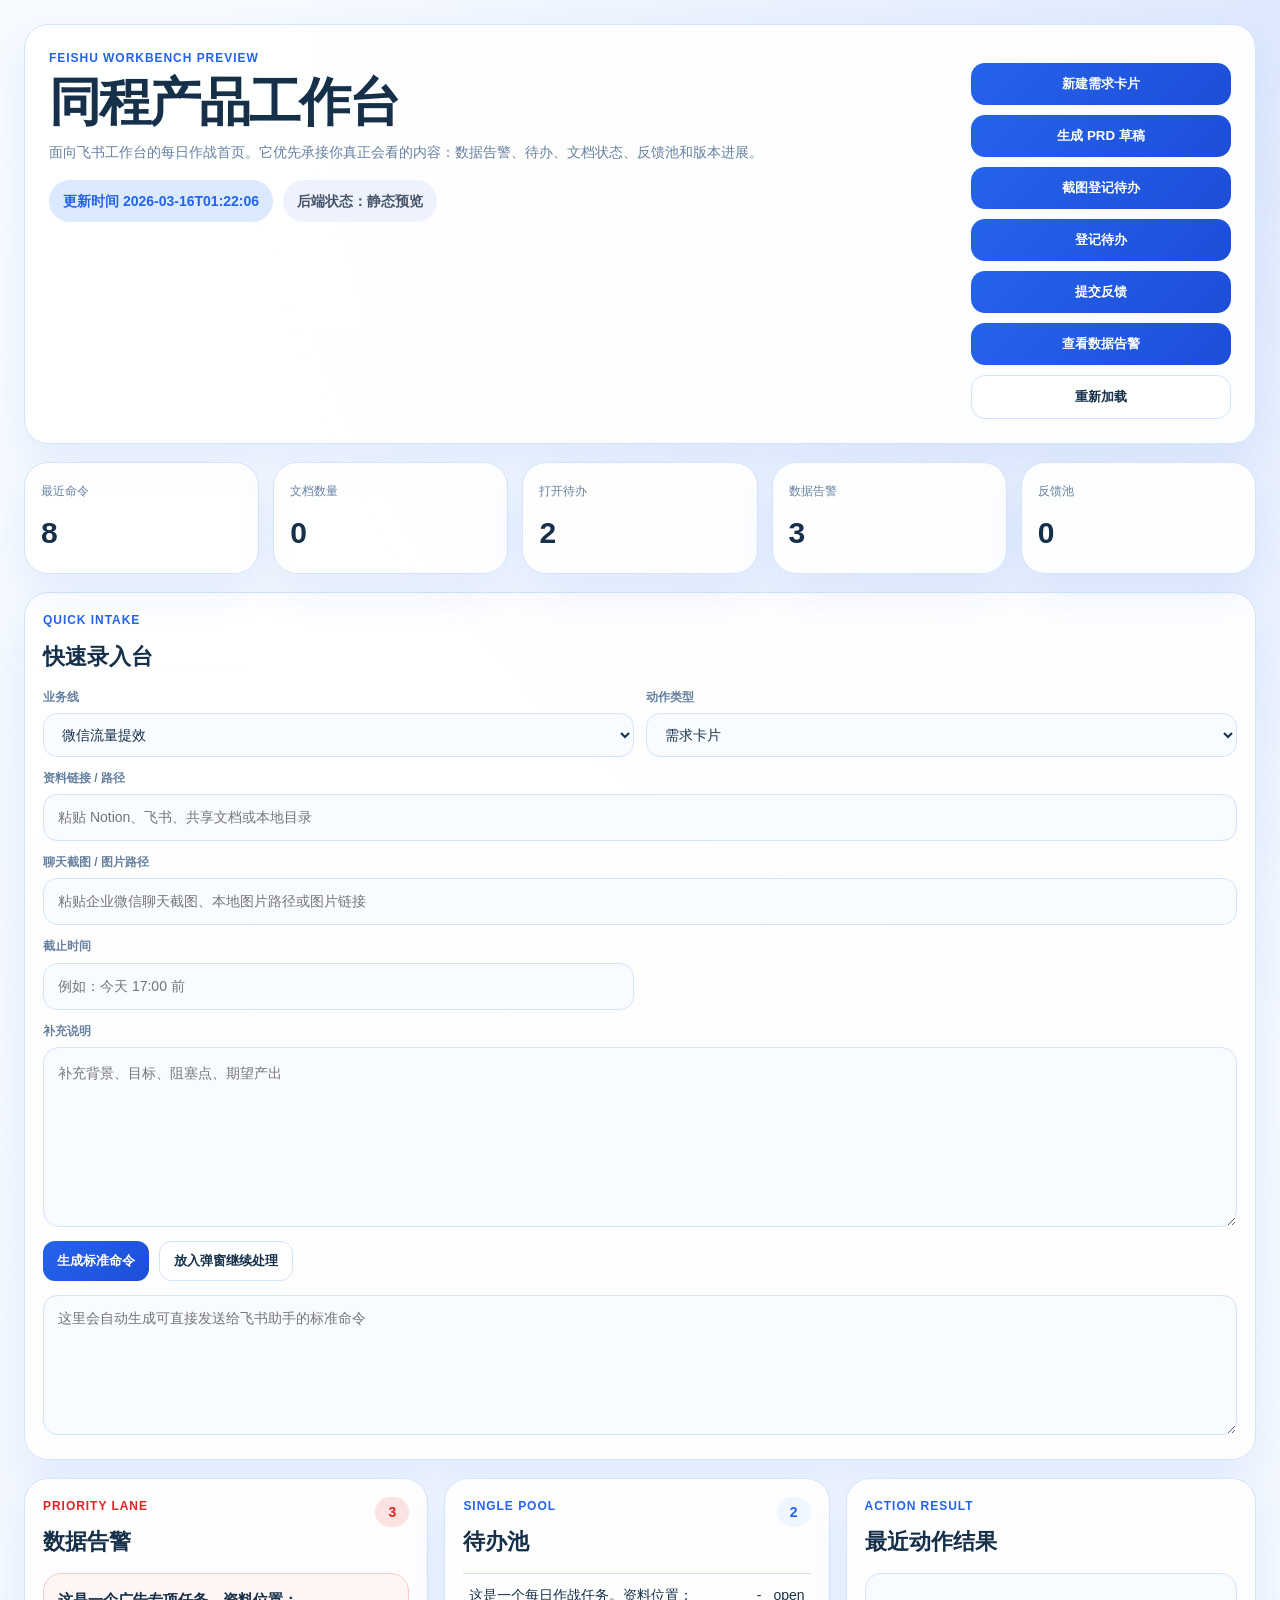
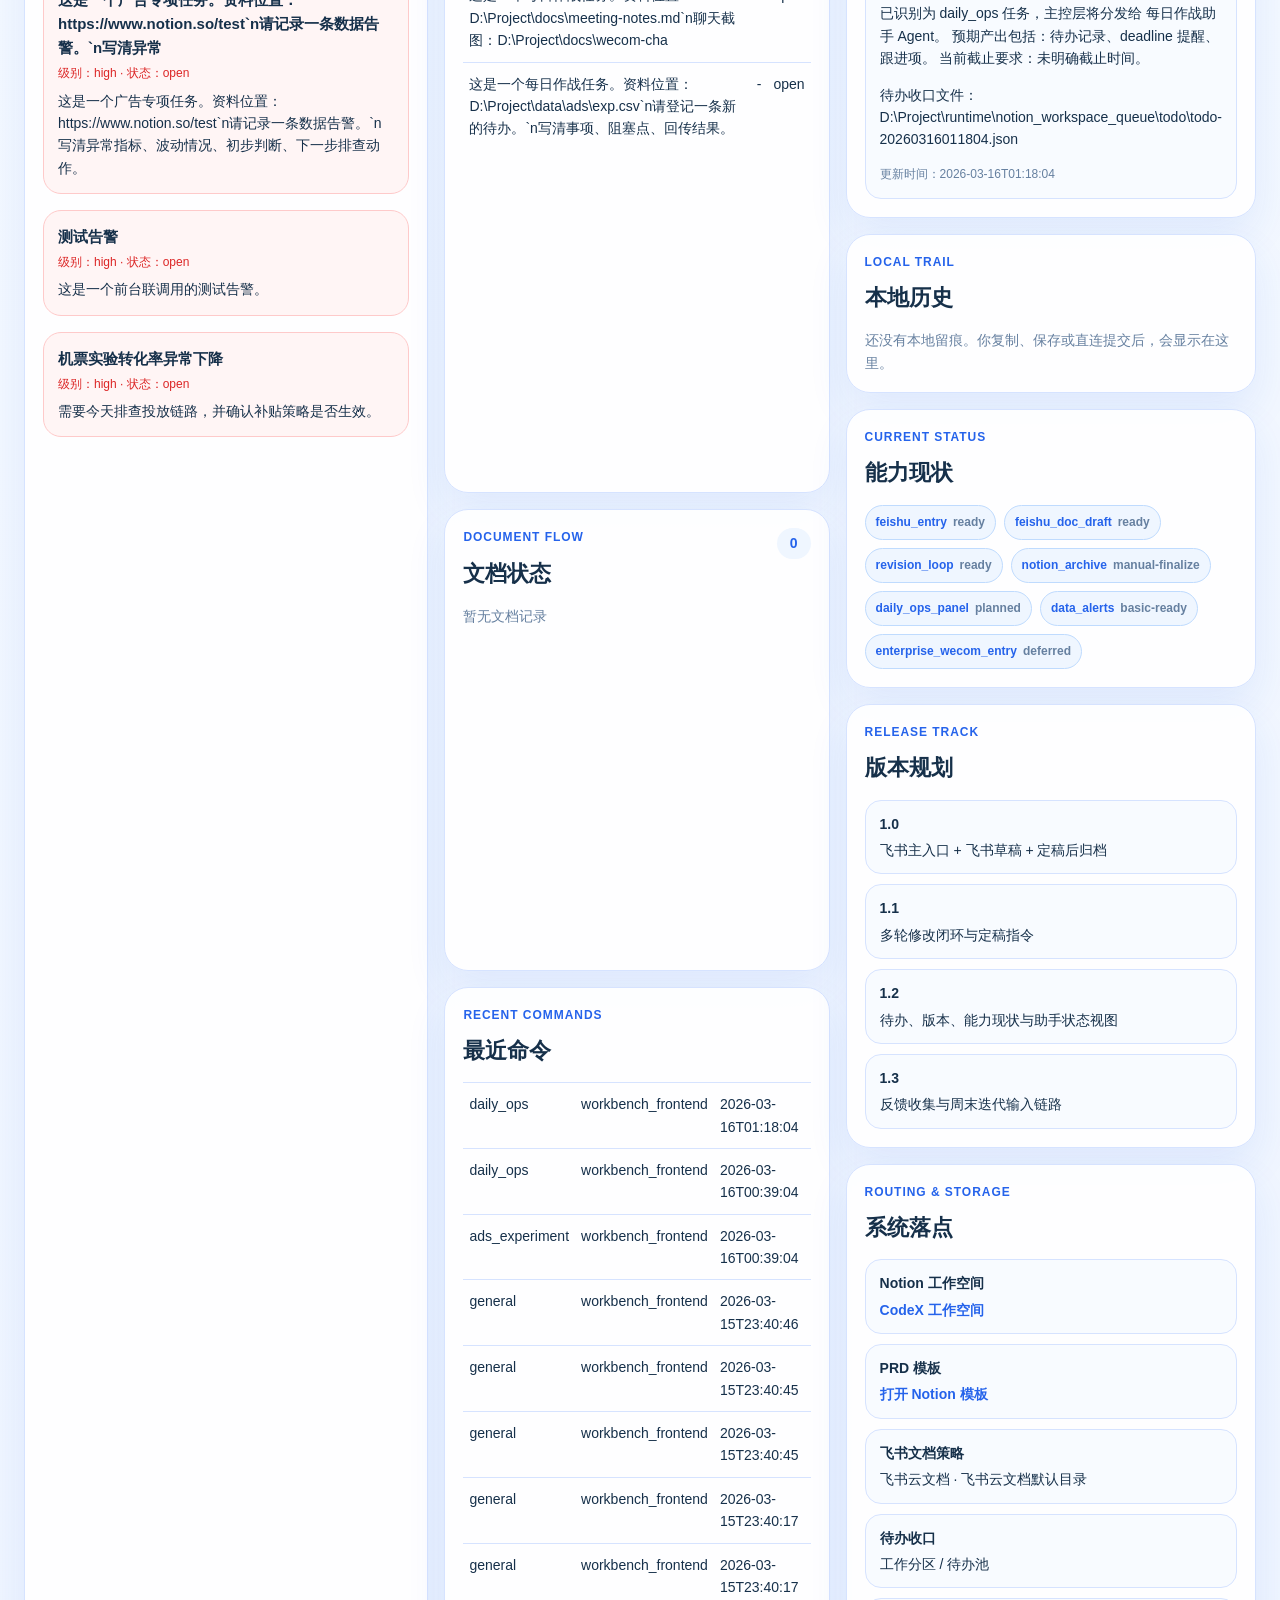
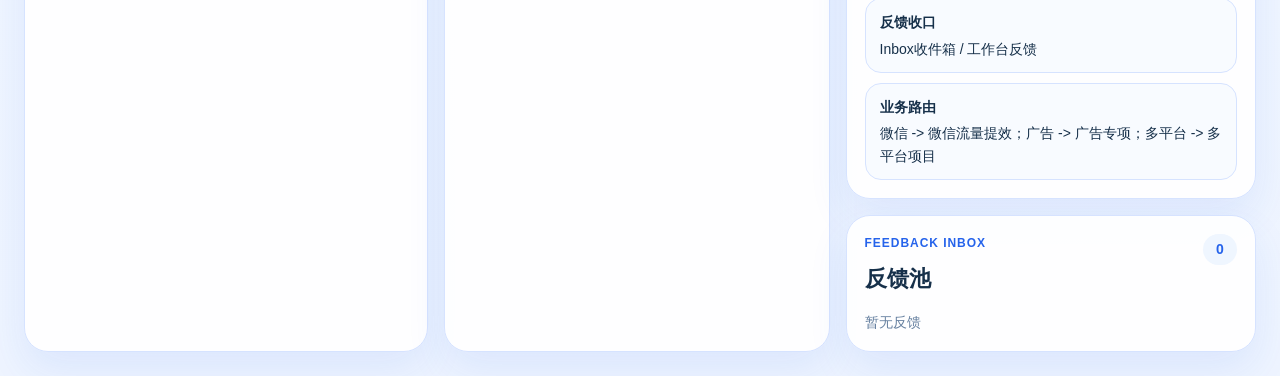
==== 09_feishu_frontend/index.html @ 5eb09086 "feat: extend workbench doc and screenshot actions" ====
<!doctype html>
<html lang="zh-CN">
<head>
  <meta charset="utf-8">
  <meta name="viewport" content="width=device-width, initial-scale=1">
  <meta http-equiv="Cache-Control" content="no-store, no-cache, must-revalidate">
  <meta http-equiv="Pragma" content="no-cache">
  <meta http-equiv="Expires" content="0">
  <title>同程产品工作台 | 飞书前台</title>
  <link rel="stylesheet" href="./styles.css?v=__ASSET_VERSION__">
</head>
<body>
  <div class="app-shell">
    <header class="hero">
      <div>
        <p class="eyebrow">Feishu Workbench Preview</p>
        <h1>同程产品工作台</h1>
        <p class="hero-copy">
          面向飞书工作台的每日作战首页。它优先承接你真正会看的内容：数据告警、待办、文档状态、反馈池和版本进展。
        </p>
        <div class="status-row">
          <div class="hero-pill" id="updatedAt">更新时间 -</div>
          <div class="pill neutral" id="apiStatus">后端状态：检测中</div>
        </div>
      </div>
      <div class="hero-side">
        <div class="quick-actions">
          <button type="button" id="btnNewCard">新建需求卡片</button>
          <button type="button" id="btnNewPrd">生成 PRD 草稿</button>
          <button type="button" id="btnTodoFromShot">截图登记待办</button>
          <button type="button" id="btnNewTodo">登记待办</button>
          <button type="button" id="btnNewFeedback">提交反馈</button>
          <button type="button" id="btnViewAlerts">查看数据告警</button>
          <button type="button" class="ghost" id="btnReload">重新加载</button>
        </div>
      </div>
    </header>

    <section class="metrics" id="metrics"></section>

    <section class="panel composer-panel" id="composerSection">
      <div class="panel-head">
        <div>
          <p class="panel-kicker">Quick Intake</p>
          <h2>快速录入台</h2>
        </div>
      </div>
      <div class="composer-grid">
        <label class="field">
          <span>业务线</span>
          <select id="composerLane">
            <option value="wechat_growth">微信流量提效</option>
            <option value="ads_experiment">广告专项</option>
            <option value="platform_integration">多平台项目</option>
            <option value="daily_ops">每日作战</option>
            <option value="general">通用事项</option>
          </select>
        </label>
        <label class="field">
          <span>动作类型</span>
          <select id="composerAction">
            <option value="requirement_card">需求卡片</option>
            <option value="prd_draft">PRD 草稿</option>
            <option value="analysis">分析/方案</option>
            <option value="todo">待办</option>
            <option value="feedback">反馈</option>
            <option value="alert">数据告警</option>
            <option value="finalize">确定定稿</option>
          </select>
        </label>
        <label class="field field-wide">
          <span>资料链接 / 路径</span>
          <input id="composerLink" type="text" placeholder="粘贴 Notion、飞书、共享文档或本地目录">
        </label>
        <label class="field field-wide">
          <span>聊天截图 / 图片路径</span>
          <input id="composerScreenshot" type="text" placeholder="粘贴企业微信聊天截图、本地图片路径或图片链接">
        </label>
        <label class="field">
          <span>截止时间</span>
          <input id="composerDeadline" type="text" placeholder="例如：今天 17:00 前">
        </label>
        <label class="field field-wide">
          <span>补充说明</span>
          <textarea id="composerNotes" placeholder="补充背景、目标、阻塞点、期望产出"></textarea>
        </label>
      </div>
      <div class="composer-actions">
        <button type="button" id="btnGenerateCommand">生成标准命令</button>
        <button type="button" class="ghost" id="btnUseGenerated">放入弹窗继续处理</button>
      </div>
      <textarea id="composerOutput" class="composer-output" readonly placeholder="这里会自动生成可直接发送给飞书助手的标准命令"></textarea>
    </section>

    <main class="layout">
      <section class="panel alert-panel" id="alertSection">
        <div class="panel-head">
          <div>
            <p class="panel-kicker danger">Priority Lane</p>
            <h2>数据告警</h2>
          </div>
          <span class="badge danger" id="alertCount">0</span>
        </div>
        <div id="alertList" class="stack"></div>
      </section>

      <section class="column">
        <section class="panel" id="todoSection">
          <div class="panel-head">
            <div>
              <p class="panel-kicker">Single Pool</p>
              <h2>待办池</h2>
            </div>
            <span class="badge" id="todoCount">0</span>
          </div>
          <div id="todoList" class="table-wrap"></div>
        </section>

        <section class="panel" id="docSection">
          <div class="panel-head">
            <div>
              <p class="panel-kicker">Document Flow</p>
              <h2>文档状态</h2>
            </div>
            <span class="badge" id="docCount">0</span>
          </div>
          <div id="docList" class="table-wrap"></div>
        </section>

        <section class="panel">
          <div class="panel-head">
            <div>
              <p class="panel-kicker">Recent Commands</p>
              <h2>最近命令</h2>
            </div>
          </div>
          <div id="commandList" class="table-wrap"></div>
        </section>
      </section>

      <section class="column">
        <section class="panel" id="resultSection">
          <div class="panel-head">
            <div>
              <p class="panel-kicker">Action Result</p>
              <h2>最近动作结果</h2>
            </div>
          </div>
          <div id="resultBox" class="result-box empty">还没有执行记录。</div>
        </section>

        <section class="panel" id="localHistorySection">
          <div class="panel-head">
            <div>
              <p class="panel-kicker">Local Trail</p>
              <h2>本地历史</h2>
            </div>
          </div>
          <div id="localHistoryList" class="stack compact"></div>
        </section>

        <section class="panel">
          <div class="panel-head">
            <div>
              <p class="panel-kicker">Current Status</p>
              <h2>能力现状</h2>
            </div>
          </div>
          <div id="capabilityList" class="chip-wrap"></div>
        </section>

        <section class="panel">
          <div class="panel-head">
            <div>
              <p class="panel-kicker">Release Track</p>
              <h2>版本规划</h2>
            </div>
          </div>
          <div id="releaseList" class="stack compact"></div>
        </section>

        <section class="panel" id="configSection">
          <div class="panel-head">
            <div>
              <p class="panel-kicker">Routing & Storage</p>
              <h2>系统落点</h2>
            </div>
          </div>
          <div id="configList" class="stack compact"></div>
        </section>

        <section class="panel" id="feedbackSection">
          <div class="panel-head">
            <div>
              <p class="panel-kicker">Feedback Inbox</p>
              <h2>反馈池</h2>
            </div>
            <span class="badge" id="feedbackCount">0</span>
          </div>
          <div id="feedbackList" class="table-wrap"></div>
        </section>
      </section>
    </main>
  </div>

  <div class="modal hidden" id="commandModal" role="dialog" aria-modal="true" aria-labelledby="modalTitle">
    <div class="modal-card">
      <div class="modal-head">
        <div>
          <p class="panel-kicker">Command Template</p>
          <h2 id="modalTitle">命令模板</h2>
        </div>
        <button type="button" class="icon-btn" id="btnCloseModal" aria-label="关闭">×</button>
      </div>
      <p class="modal-copy" id="modalHint">
        复制下面这条命令，直接发给飞书里的工作助手。
      </p>
      <textarea id="commandText"></textarea>
      <div class="modal-actions">
        <button type="button" id="btnSubmitCommand">直接提交到主控</button>
        <button type="button" class="ghost" id="btnSaveLocal">保存到本地历史</button>
        <button type="button" class="ghost" id="btnCopyCommand">复制命令</button>
        <button type="button" class="ghost" id="btnDismissModal">我知道了</button>
      </div>
    </div>
  </div>

  <div class="toast hidden" id="toast"></div>

  <script src="./app.js?v=__ASSET_VERSION__"></script>
</body>
</html>
---- 09_feishu_frontend/styles.css ----
:root {
  --bg: #eef4ff;
  --card: rgba(255, 255, 255, 0.92);
  --line: #d6e3ff;
  --text: #16304a;
  --muted: #6680a0;
  --brand: #2563eb;
  --brand-soft: #dbeafe;
  --ok: #16a34a;
  --warn: #d97706;
  --danger: #dc2626;
  --shadow: 0 18px 40px rgba(37, 99, 235, 0.09);
}

* {
  box-sizing: border-box;
}

body {
  margin: 0;
  color: var(--text);
  font: 14px/1.6 "Segoe UI", "PingFang SC", "Microsoft YaHei", sans-serif;
  background:
    radial-gradient(circle at top right, rgba(37, 99, 235, 0.12), transparent 28%),
    linear-gradient(180deg, #f7fbff 0%, var(--bg) 100%);
}

.app-shell {
  max-width: 1480px;
  margin: 0 auto;
  padding: 24px;
}

.hero,
.panel,
.metric {
  background: var(--card);
  border: 1px solid var(--line);
  border-radius: 24px;
  box-shadow: var(--shadow);
}

.hero {
  padding: 24px;
  display: flex;
  justify-content: space-between;
  gap: 24px;
  align-items: flex-start;
}

.eyebrow,
.panel-kicker {
  margin: 0 0 8px;
  font-size: 12px;
  font-weight: 700;
  text-transform: uppercase;
  letter-spacing: 0.08em;
  color: var(--brand);
}

.panel-kicker.danger {
  color: var(--danger);
}

h1,
h2 {
  margin: 0;
}

h1 {
  font-size: clamp(30px, 5vw, 52px);
  line-height: 1.02;
  letter-spacing: -0.04em;
}

h2 {
  font-size: 22px;
}

.hero-copy {
  max-width: 760px;
  margin: 12px 0 0;
  color: var(--muted);
}

.hero-side {
  min-width: 260px;
}

.hero-pill {
  padding: 10px 14px;
  border-radius: 999px;
  background: var(--brand-soft);
  color: var(--brand);
  font-weight: 600;
  text-align: center;
}

.status-row {
  display: flex;
  gap: 10px;
  flex-wrap: wrap;
  margin-top: 16px;
}

.pill {
  padding: 10px 14px;
  border-radius: 999px;
  font-weight: 600;
  text-align: center;
}

.pill.success {
  background: #dcfce7;
  color: var(--ok);
}

.pill.neutral {
  background: #eef2ff;
  color: #475569;
}

.quick-actions {
  display: grid;
  gap: 10px;
  margin-top: 14px;
}

.quick-actions button {
  border: 0;
  border-radius: 14px;
  padding: 12px 14px;
  background: linear-gradient(135deg, #2563eb, #1d4ed8);
  color: #fff;
  font-weight: 700;
  cursor: pointer;
}

.quick-actions button.ghost,
.modal-actions button.ghost,
.icon-btn {
  background: #fff;
  color: var(--text);
  border: 1px solid var(--line);
}

.metrics {
  display: grid;
  gap: 14px;
  grid-template-columns: repeat(auto-fit, minmax(180px, 1fr));
  margin: 18px 0;
}

.composer-panel {
  margin-bottom: 18px;
}

.composer-grid {
  display: grid;
  grid-template-columns: repeat(2, minmax(0, 1fr));
  gap: 12px;
}

.field {
  display: grid;
  gap: 6px;
}

.field span {
  font-size: 12px;
  font-weight: 700;
  color: var(--muted);
}

.field input,
.field select,
.composer-output {
  width: 100%;
  padding: 12px 14px;
  border-radius: 14px;
  border: 1px solid var(--line);
  background: #f8fbff;
  color: var(--text);
  font: 14px/1.5 "Segoe UI", "PingFang SC", "Microsoft YaHei", sans-serif;
}

.field-wide {
  grid-column: 1 / -1;
}

.composer-actions {
  display: flex;
  gap: 10px;
  margin-top: 14px;
}

.composer-actions button {
  border: 0;
  border-radius: 12px;
  padding: 10px 14px;
  background: linear-gradient(135deg, #2563eb, #1d4ed8);
  color: #fff;
  font-weight: 700;
  cursor: pointer;
}

.composer-actions .ghost {
  background: #fff;
  color: var(--text);
  border: 1px solid var(--line);
}

.composer-output {
  margin-top: 14px;
  min-height: 140px;
  resize: vertical;
}

.metric {
  padding: 16px;
}

.metric-label {
  color: var(--muted);
  font-size: 12px;
}

.metric-value {
  display: block;
  margin-top: 8px;
  font-size: 30px;
  font-weight: 800;
}

.layout {
  display: grid;
  gap: 16px;
  grid-template-columns: 1.05fr 1fr 1fr;
}

.column,
.stack {
  display: grid;
  gap: 16px;
}

.stack.compact {
  gap: 10px;
}

.panel {
  padding: 18px;
}

.panel-head {
  display: flex;
  justify-content: space-between;
  gap: 14px;
  align-items: flex-start;
  margin-bottom: 14px;
}

.badge {
  min-width: 34px;
  padding: 4px 10px;
  border-radius: 999px;
  background: #eff6ff;
  color: var(--brand);
  text-align: center;
  font-weight: 700;
}

.badge.danger {
  background: #fee2e2;
  color: var(--danger);
}

.alert-card {
  padding: 14px;
  border-radius: 18px;
  border: 1px solid #fecaca;
  background: #fff5f5;
}

.alert-card strong {
  display: block;
  font-size: 15px;
  margin-bottom: 4px;
}

.alert-meta {
  color: var(--danger);
  font-size: 12px;
  margin-bottom: 6px;
}

.release-card {
  padding: 12px 14px;
  border-radius: 16px;
  background: #f8fbff;
  border: 1px solid var(--line);
}

.release-card strong {
  display: block;
  margin-bottom: 4px;
}

.result-box {
  border-radius: 16px;
  padding: 14px;
  background: #f8fbff;
  border: 1px solid var(--line);
}

.result-box.empty {
  color: var(--muted);
}

.result-meta {
  margin-bottom: 0;
  color: var(--muted);
  font-size: 12px;
}

.warn-text {
  color: var(--warn);
}

.error-text {
  color: var(--danger);
}

.history-card {
  padding: 12px 14px;
  border-radius: 16px;
  background: #f8fbff;
  border: 1px solid var(--line);
}

.doc-card {
  background: linear-gradient(180deg, #fbfdff 0%, #f5f9ff 100%);
}

.history-head,
.history-actions {
  display: flex;
  align-items: center;
  justify-content: space-between;
  gap: 10px;
}

.history-card p {
  margin: 10px 0 8px;
}

.history-meta {
  color: var(--muted);
  font-size: 12px;
  word-break: break-all;
}

.small {
  padding: 8px 10px;
  font-size: 12px;
  border-radius: 10px;
}

.link-button {
  display: inline-flex;
  align-items: center;
  justify-content: center;
  text-decoration: none;
}

.chip-wrap {
  display: flex;
  flex-wrap: wrap;
  gap: 8px;
}

.chip {
  display: inline-flex;
  gap: 6px;
  align-items: center;
  padding: 7px 10px;
  border-radius: 999px;
  background: #eff6ff;
  border: 1px solid #bfdbfe;
  color: var(--brand);
  font-size: 12px;
  font-weight: 600;
}

.chip strong {
  font-weight: 700;
}

.chip span {
  color: var(--muted);
}

table {
  width: 100%;
  border-collapse: collapse;
}

td {
  border-top: 1px solid var(--line);
  padding: 10px 6px;
  vertical-align: top;
}

.empty {
  margin: 0;
  color: var(--muted);
}

.link {
  color: var(--brand);
  word-break: break-all;
  text-decoration: none;
  font-weight: 600;
}

.link:hover {
  text-decoration: underline;
}

.modal {
  position: fixed;
  inset: 0;
  z-index: 20;
  display: flex;
  align-items: center;
  justify-content: center;
  padding: 24px;
  background: rgba(15, 23, 42, 0.38);
}

.modal-card {
  width: min(680px, 100%);
  padding: 20px;
  border-radius: 24px;
  background: #fff;
  border: 1px solid var(--line);
  box-shadow: 0 24px 60px rgba(15, 23, 42, 0.18);
}

.modal-head {
  display: flex;
  align-items: flex-start;
  justify-content: space-between;
  gap: 12px;
}

.modal-copy {
  margin: 10px 0 14px;
  color: var(--muted);
}

.icon-btn {
  width: 36px;
  height: 36px;
  border-radius: 999px;
  font-size: 20px;
  cursor: pointer;
}

textarea {
  width: 100%;
  min-height: 180px;
  resize: vertical;
  padding: 14px;
  border-radius: 16px;
  border: 1px solid var(--line);
  background: #f8fbff;
  color: var(--text);
  font: 14px/1.7 "Segoe UI", "PingFang SC", "Microsoft YaHei", sans-serif;
}

.modal-actions {
  display: flex;
  justify-content: flex-end;
  gap: 10px;
  margin-top: 14px;
}

.modal-actions button {
  border: 0;
  border-radius: 12px;
  padding: 10px 14px;
  background: linear-gradient(135deg, #2563eb, #1d4ed8);
  color: #fff;
  font-weight: 700;
  cursor: pointer;
}

.modal-actions button:disabled {
  opacity: 0.55;
  cursor: not-allowed;
}

.toast {
  position: fixed;
  left: 50%;
  bottom: 24px;
  z-index: 30;
  transform: translateX(-50%);
  padding: 10px 14px;
  border-radius: 999px;
  background: rgba(15, 23, 42, 0.9);
  color: #fff;
  box-shadow: 0 18px 40px rgba(15, 23, 42, 0.22);
}

.hidden {
  display: none;
}

@media (max-width: 1180px) {
  .layout {
    grid-template-columns: 1fr;
  }

  .hero {
    flex-direction: column;
  }

  .composer-grid {
    grid-template-columns: 1fr;
  }
}
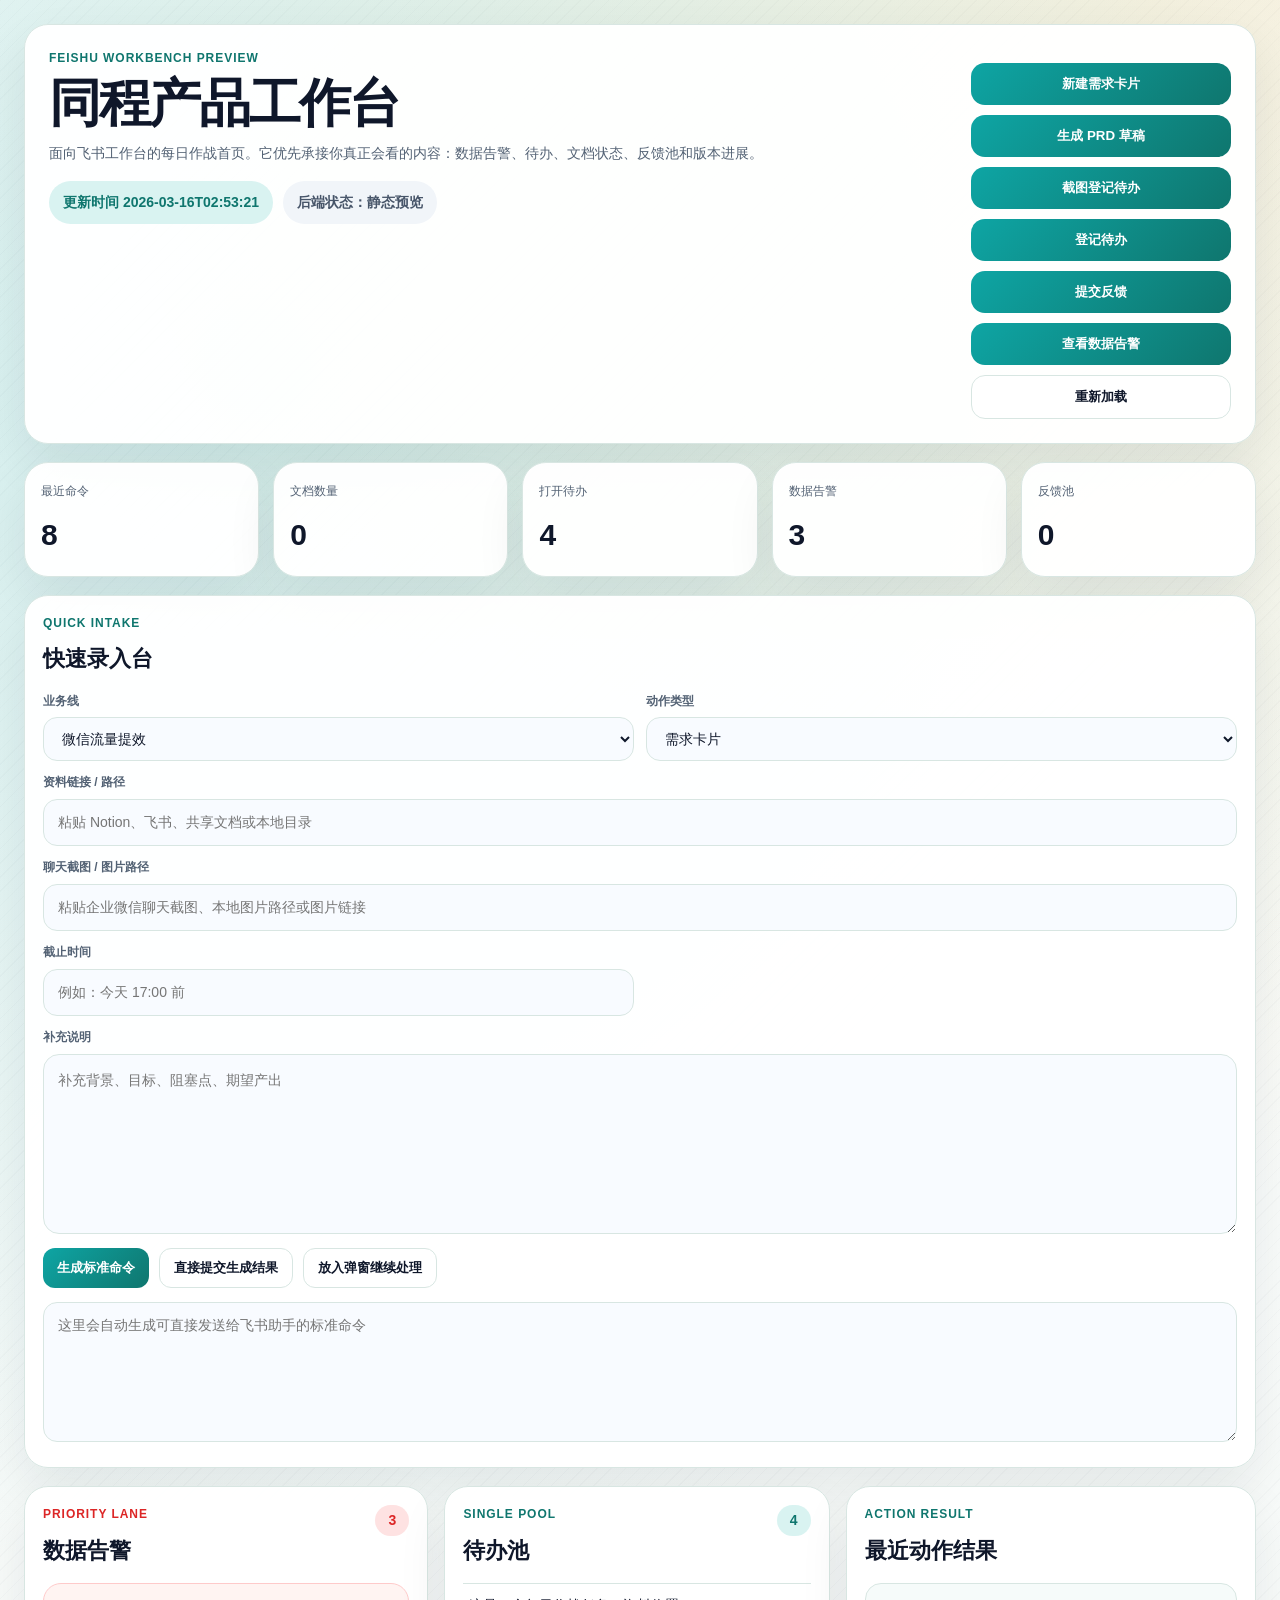
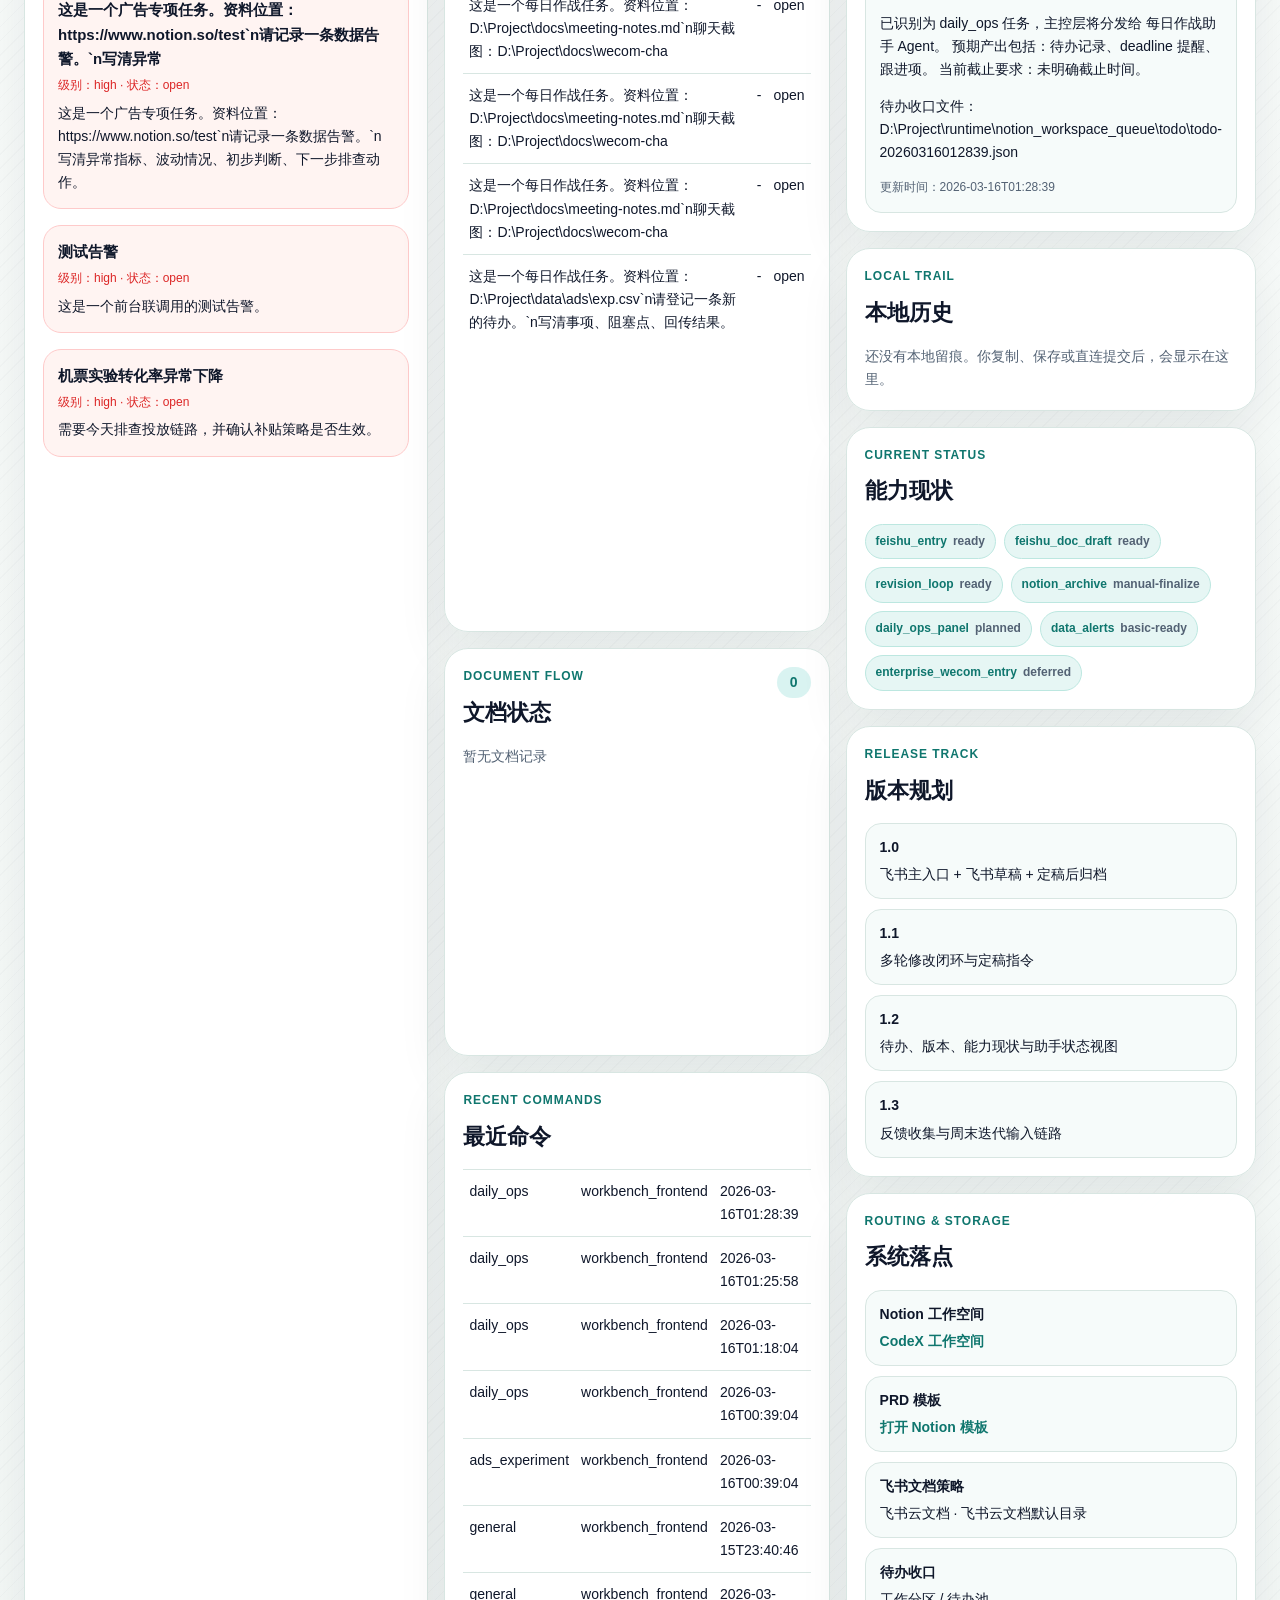
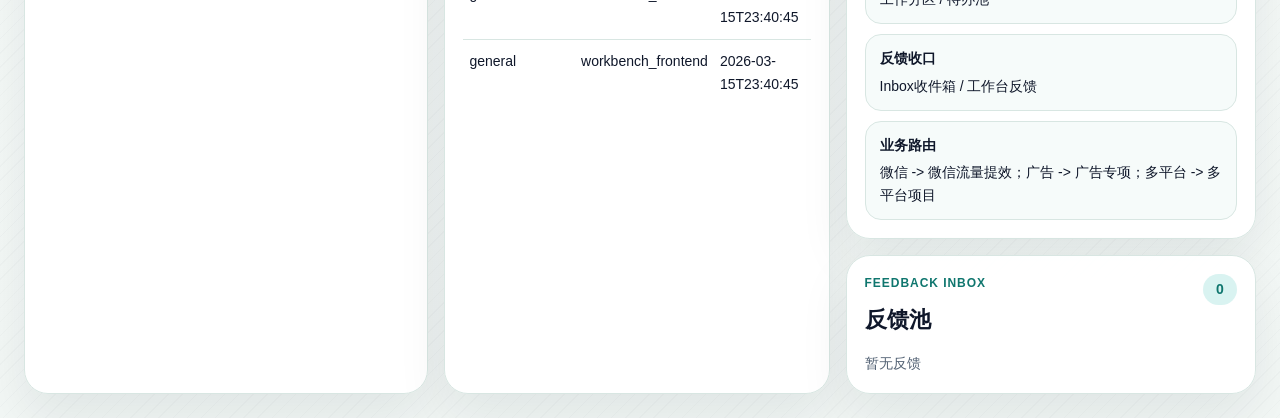
==== commit ea4c4dd3: "feat: improve workbench actions and visual system" ====
--- a/09_feishu_frontend/index.html
+++ b/09_feishu_frontend/index.html
@@ -87,6 +87,7 @@
       </div>
       <div class="composer-actions">
         <button type="button" id="btnGenerateCommand">生成标准命令</button>
+        <button type="button" class="ghost" id="btnSubmitGenerated">直接提交生成结果</button>
         <button type="button" class="ghost" id="btnUseGenerated">放入弹窗继续处理</button>
       </div>
       <textarea id="composerOutput" class="composer-output" readonly placeholder="这里会自动生成可直接发送给飞书助手的标准命令"></textarea>
--- a/09_feishu_frontend/styles.css
+++ b/09_feishu_frontend/styles.css
@@ -1,15 +1,17 @@
 :root {
-  --bg: #eef4ff;
-  --card: rgba(255, 255, 255, 0.92);
-  --line: #d6e3ff;
-  --text: #16304a;
-  --muted: #6680a0;
-  --brand: #2563eb;
-  --brand-soft: #dbeafe;
+  --bg: #f2f7f5;
+  --card: rgba(255, 255, 255, 0.96);
+  --line: #d8e6e2;
+  --text: #0f172a;
+  --muted: #536274;
+  --brand: #0ea5a4;
+  --brand-strong: #0f766e;
+  --brand-soft: #d9f3f1;
+  --accent: #f59e0b;
   --ok: #16a34a;
   --warn: #d97706;
   --danger: #dc2626;
-  --shadow: 0 18px 40px rgba(37, 99, 235, 0.09);
+  --shadow: 0 22px 50px rgba(15, 23, 42, 0.08);
 }
 
 * {
@@ -19,10 +21,12 @@
 body {
   margin: 0;
   color: var(--text);
-  font: 14px/1.6 "Segoe UI", "PingFang SC", "Microsoft YaHei", sans-serif;
+  font: 14px/1.65 "HarmonyOS Sans", "PingFang SC", "Source Han Sans SC", "Noto Sans SC", sans-serif;
   background:
-    radial-gradient(circle at top right, rgba(37, 99, 235, 0.12), transparent 28%),
-    linear-gradient(180deg, #f7fbff 0%, var(--bg) 100%);
+    radial-gradient(circle at 20% 10%, rgba(14, 165, 164, 0.18), transparent 36%),
+    radial-gradient(circle at 90% 0%, rgba(245, 158, 11, 0.12), transparent 32%),
+    repeating-linear-gradient(135deg, rgba(15, 23, 42, 0.02) 0, rgba(15, 23, 42, 0.02) 1px, transparent 1px, transparent 10px),
+    linear-gradient(180deg, #fbfdfc 0%, var(--bg) 100%);
 }
 
 .app-shell {
@@ -38,6 +42,7 @@
   border: 1px solid var(--line);
   border-radius: 24px;
   box-shadow: var(--shadow);
+  animation: rise 420ms ease-out both;
 }
 
 .hero {
@@ -46,6 +51,8 @@
   justify-content: space-between;
   gap: 24px;
   align-items: flex-start;
+  position: relative;
+  overflow: hidden;
 }
 
 .eyebrow,
@@ -55,7 +62,7 @@
   font-weight: 700;
   text-transform: uppercase;
   letter-spacing: 0.08em;
-  color: var(--brand);
+  color: var(--brand-strong);
 }
 
 .panel-kicker.danger {
@@ -71,6 +78,7 @@
   font-size: clamp(30px, 5vw, 52px);
   line-height: 1.02;
   letter-spacing: -0.04em;
+  font-family: "ZCOOL XiaoWei", "Noto Serif SC", "STSong", serif;
 }
 
 h2 {
@@ -91,7 +99,7 @@
   padding: 10px 14px;
   border-radius: 999px;
   background: var(--brand-soft);
-  color: var(--brand);
+  color: var(--brand-strong);
   font-weight: 600;
   text-align: center;
 }
@@ -116,7 +124,7 @@
 }
 
 .pill.neutral {
-  background: #eef2ff;
+  background: #f1f5f9;
   color: #475569;
 }
 
@@ -130,10 +138,16 @@
   border: 0;
   border-radius: 14px;
   padding: 12px 14px;
-  background: linear-gradient(135deg, #2563eb, #1d4ed8);
+  background: linear-gradient(135deg, var(--brand), var(--brand-strong));
   color: #fff;
   font-weight: 700;
   cursor: pointer;
+  transition: transform 0.15s ease, box-shadow 0.15s ease;
+}
+
+.quick-actions button:hover {
+  transform: translateY(-1px);
+  box-shadow: 0 10px 18px rgba(15, 118, 110, 0.18);
 }
 
 .quick-actions button.ghost,
@@ -198,7 +212,7 @@
   border: 0;
   border-radius: 12px;
   padding: 10px 14px;
-  background: linear-gradient(135deg, #2563eb, #1d4ed8);
+  background: linear-gradient(135deg, var(--brand), var(--brand-strong));
   color: #fff;
   font-weight: 700;
   cursor: pointer;
@@ -264,8 +278,8 @@
   min-width: 34px;
   padding: 4px 10px;
   border-radius: 999px;
-  background: #eff6ff;
-  color: var(--brand);
+  background: var(--brand-soft);
+  color: var(--brand-strong);
   text-align: center;
   font-weight: 700;
 }
@@ -279,7 +293,7 @@
   padding: 14px;
   border-radius: 18px;
   border: 1px solid #fecaca;
-  background: #fff5f5;
+  background: #fff4f2;
 }
 
 .alert-card strong {
@@ -297,7 +311,7 @@
 .release-card {
   padding: 12px 14px;
   border-radius: 16px;
-  background: #f8fbff;
+  background: #f6fbfa;
   border: 1px solid var(--line);
 }
 
@@ -309,7 +323,7 @@
 .result-box {
   border-radius: 16px;
   padding: 14px;
-  background: #f8fbff;
+  background: #f6fbfa;
   border: 1px solid var(--line);
 }
 
@@ -334,12 +348,12 @@
 .history-card {
   padding: 12px 14px;
   border-radius: 16px;
-  background: #f8fbff;
+  background: #f6fbfa;
   border: 1px solid var(--line);
 }
 
 .doc-card {
-  background: linear-gradient(180deg, #fbfdff 0%, #f5f9ff 100%);
+  background: linear-gradient(180deg, #fbfdfc 0%, #f3faf8 100%);
 }
 
 .history-head,
@@ -385,9 +399,9 @@
   align-items: center;
   padding: 7px 10px;
   border-radius: 999px;
-  background: #eff6ff;
-  border: 1px solid #bfdbfe;
-  color: var(--brand);
+  background: #e6f6f4;
+  border: 1px solid #bce7e0;
+  color: var(--brand-strong);
   font-size: 12px;
   font-weight: 600;
 }
@@ -417,7 +431,7 @@
 }
 
 .link {
-  color: var(--brand);
+  color: var(--brand-strong);
   word-break: break-all;
   text-decoration: none;
   font-weight: 600;
@@ -490,7 +504,7 @@
   border: 0;
   border-radius: 12px;
   padding: 10px 14px;
-  background: linear-gradient(135deg, #2563eb, #1d4ed8);
+  background: linear-gradient(135deg, var(--brand), var(--brand-strong));
   color: #fff;
   font-weight: 700;
   cursor: pointer;
@@ -518,6 +532,25 @@
   display: none;
 }
 
+@keyframes rise {
+  from {
+    opacity: 0;
+    transform: translateY(6px);
+  }
+  to {
+    opacity: 1;
+    transform: translateY(0);
+  }
+}
+
+@media (prefers-reduced-motion: reduce) {
+  .hero,
+  .panel,
+  .metric {
+    animation: none;
+  }
+}
+
 @media (max-width: 1180px) {
   .layout {
     grid-template-columns: 1fr;
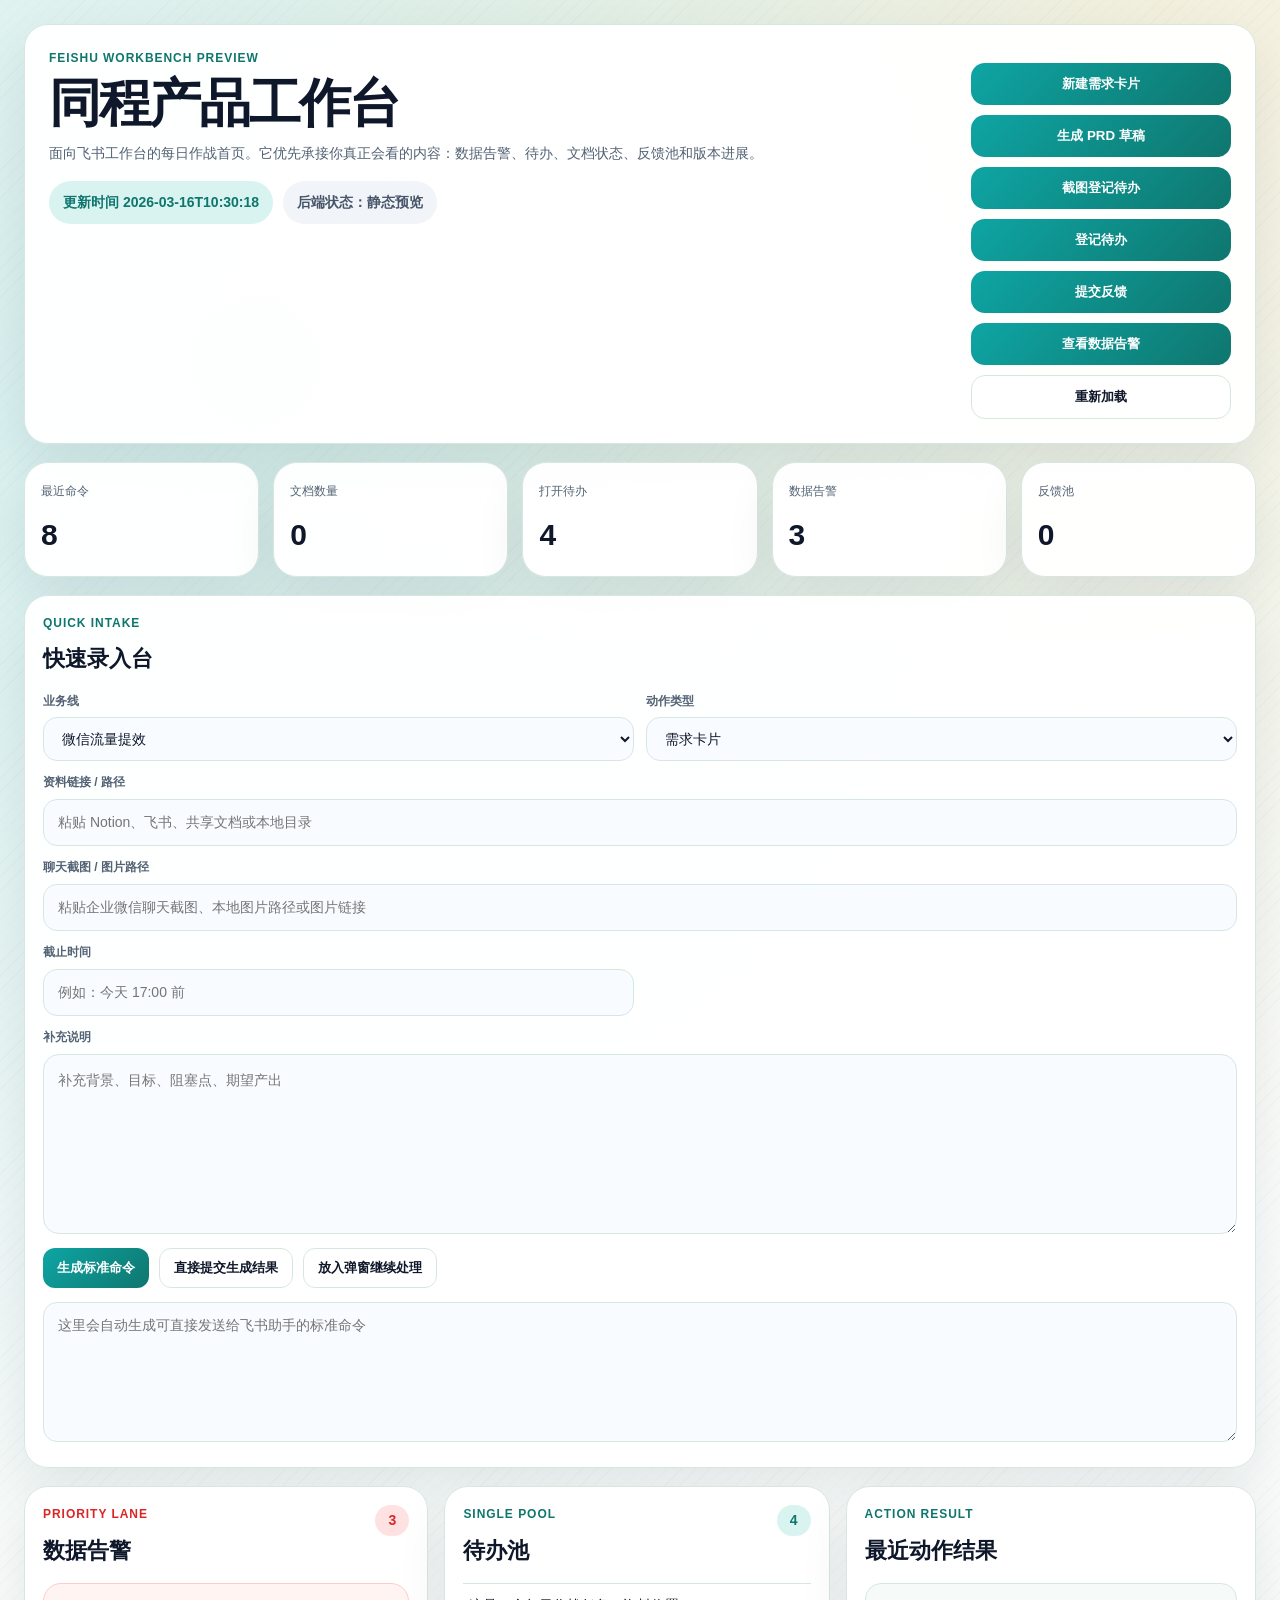
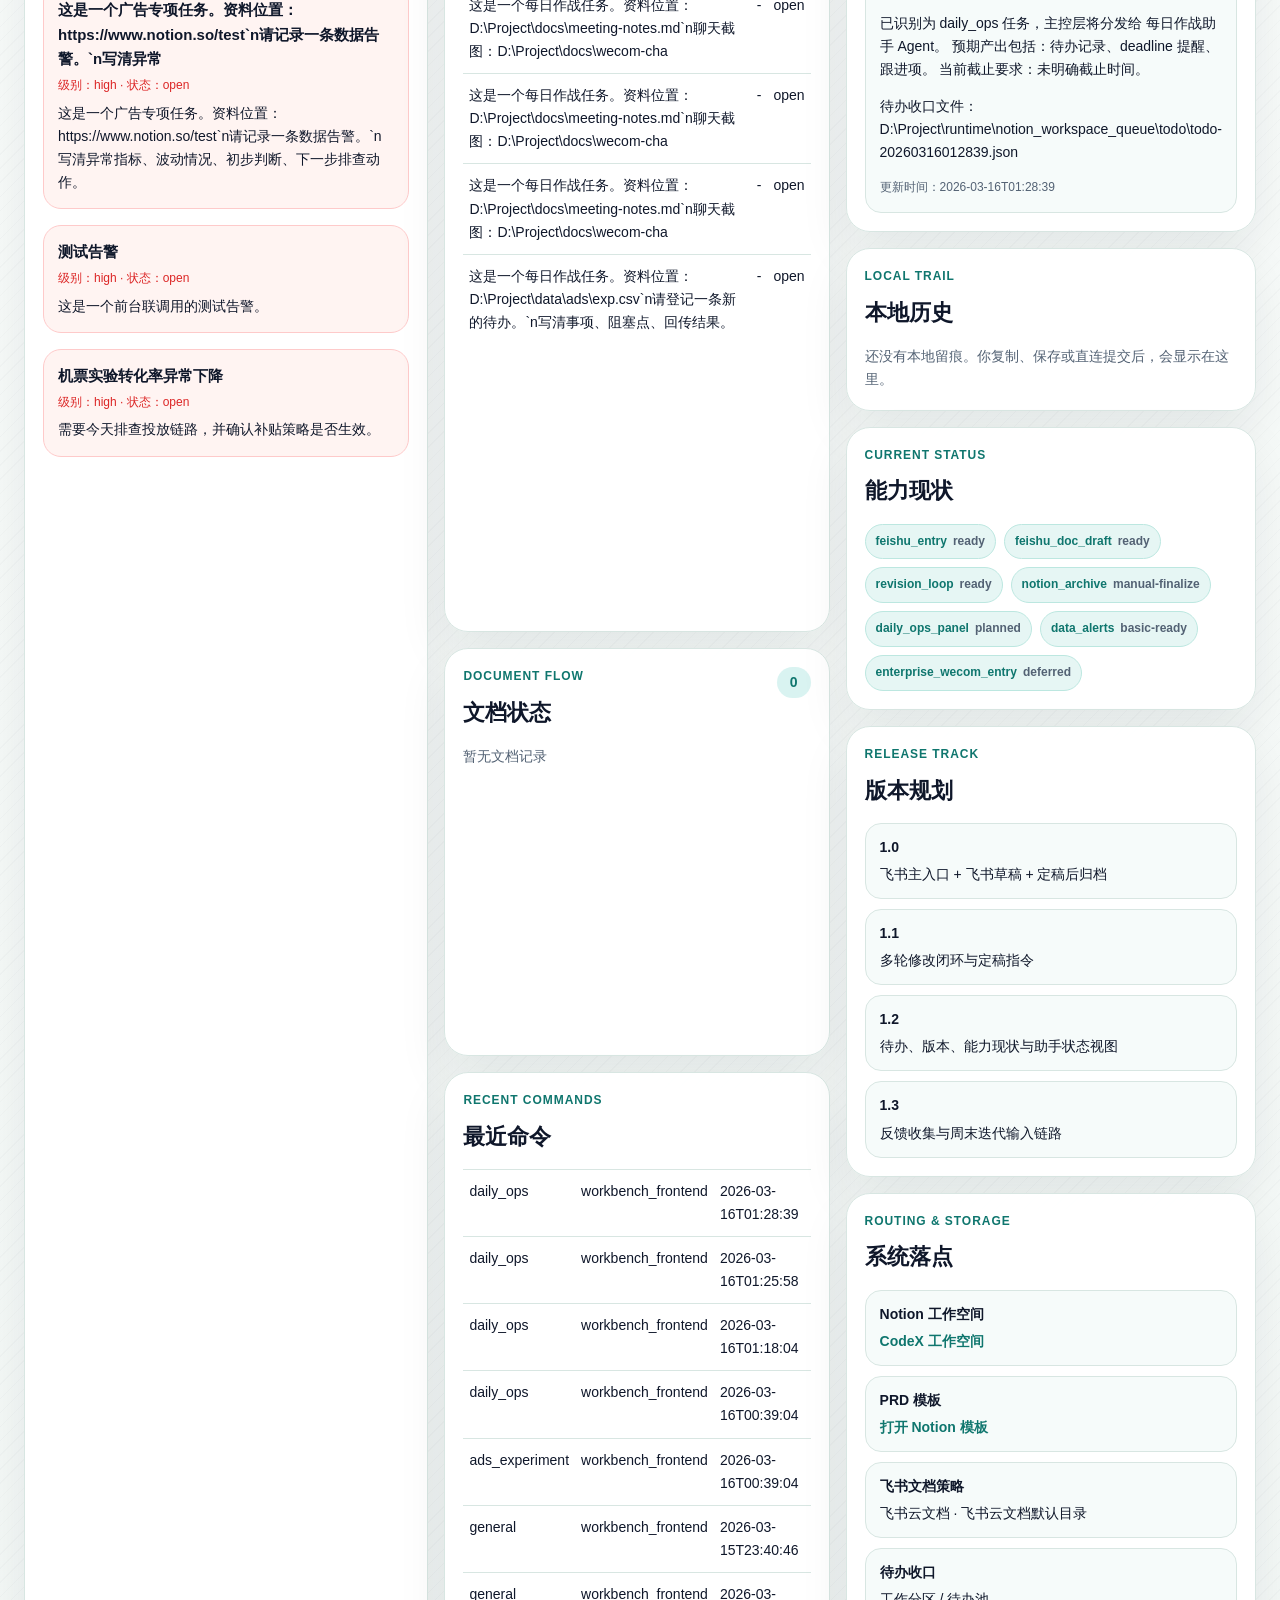
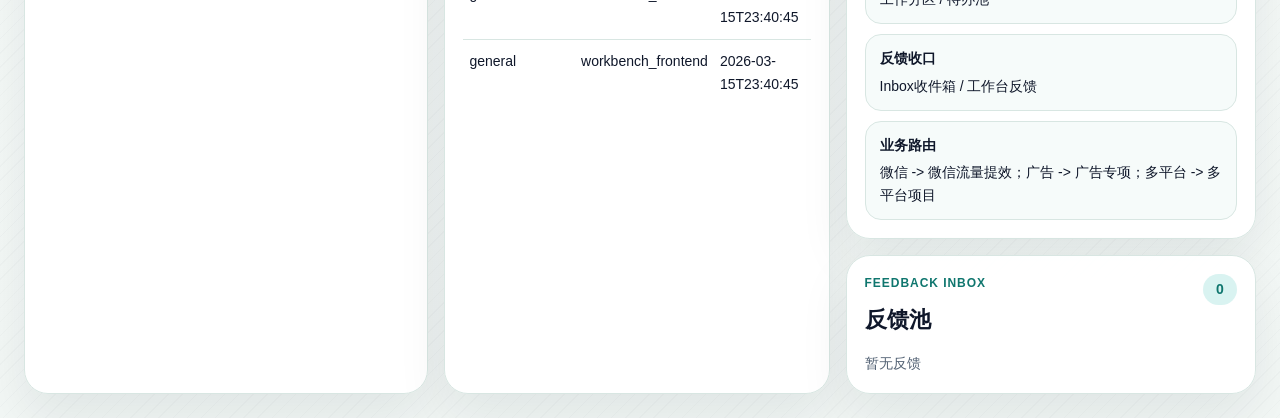
==== commit b5cb9e00: "feat: improve workbench submission and doc status" ====
--- a/09_feishu_frontend/index.html
+++ b/09_feishu_frontend/index.html
@@ -221,6 +221,7 @@
         <button type="button" id="btnSubmitCommand">直接提交到主控</button>
         <button type="button" class="ghost" id="btnSaveLocal">保存到本地历史</button>
         <button type="button" class="ghost" id="btnCopyCommand">复制命令</button>
+        <button type="button" class="ghost" id="btnCopyAndLog">复制并标记已发送</button>
         <button type="button" class="ghost" id="btnDismissModal">我知道了</button>
       </div>
     </div>
--- a/09_feishu_frontend/styles.css
+++ b/09_feishu_frontend/styles.css
@@ -289,6 +289,21 @@
   color: var(--danger);
 }
 
+.badge.info {
+  background: #e0f2f1;
+  color: #0f766e;
+}
+
+.badge.warn {
+  background: #fef3c7;
+  color: #b45309;
+}
+
+.badge.ok {
+  background: #dcfce7;
+  color: #15803d;
+}
+
 .alert-card {
   padding: 14px;
   border-radius: 18px;
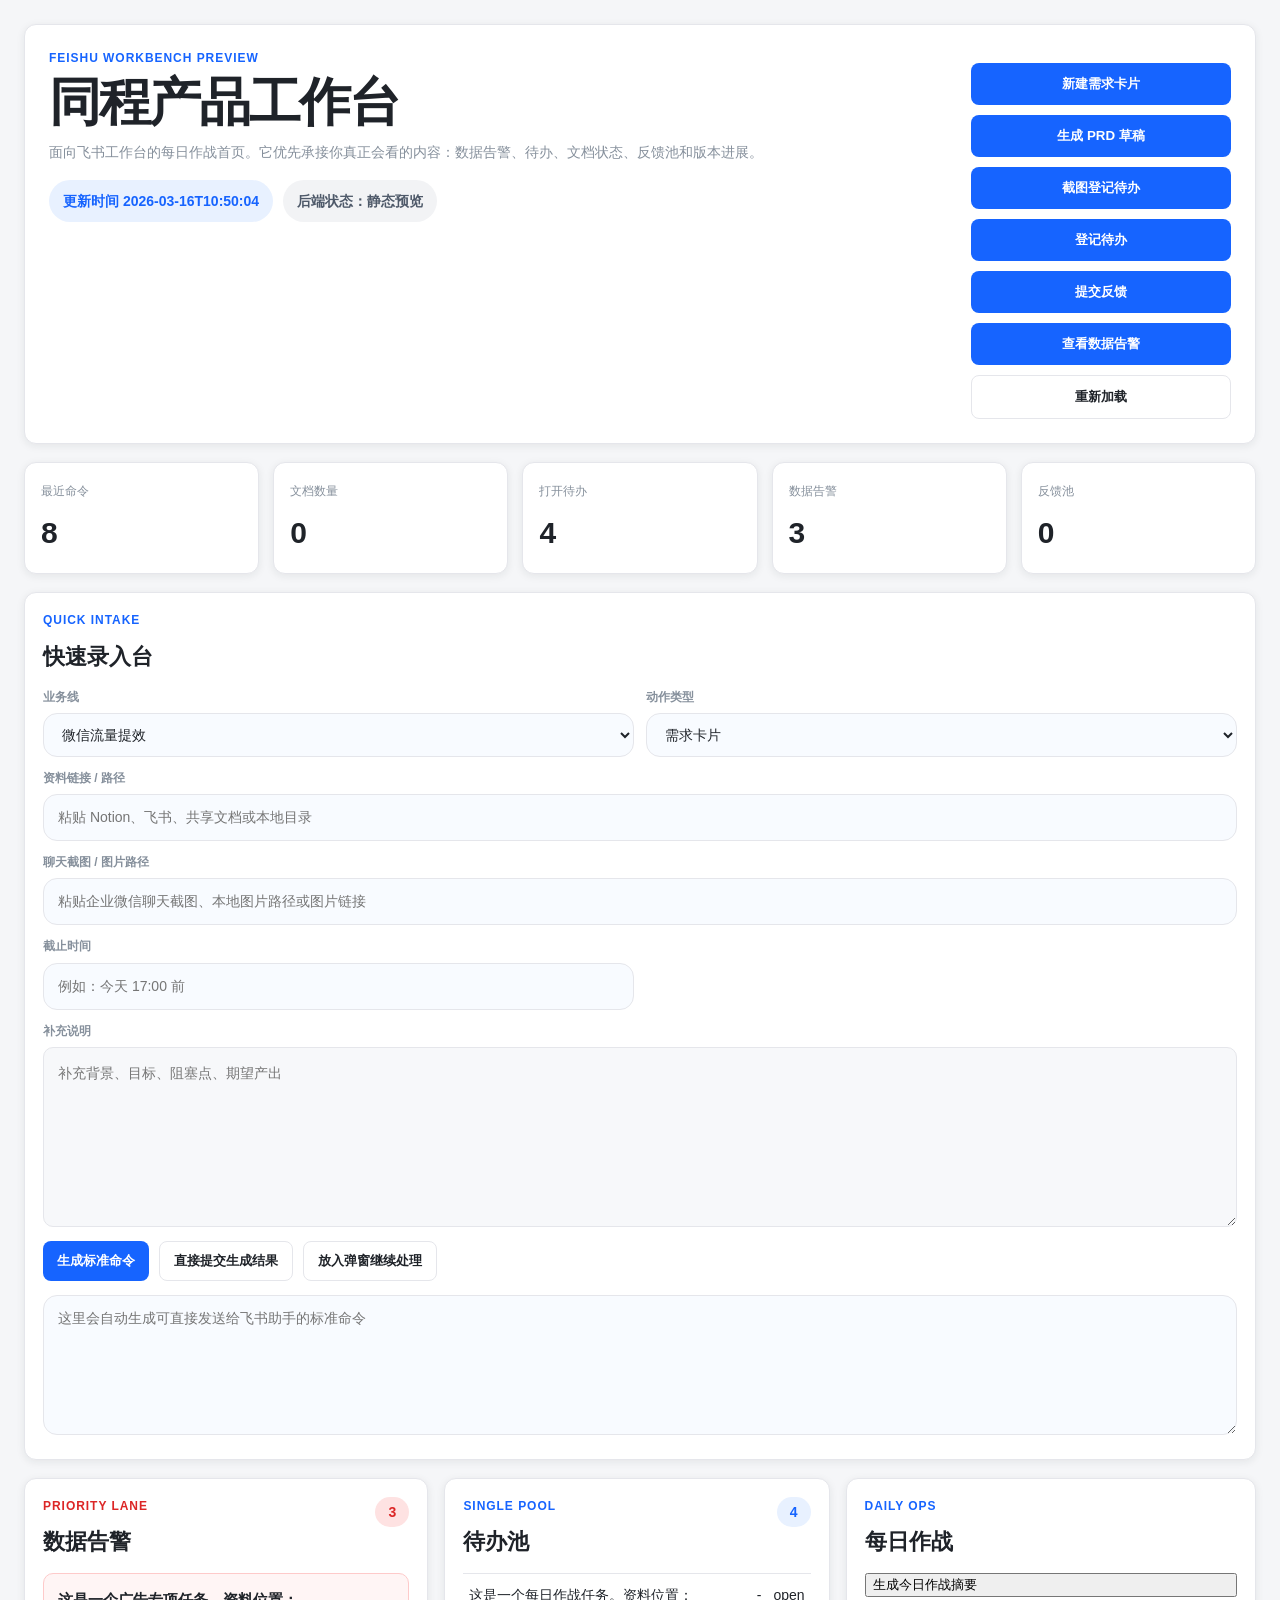
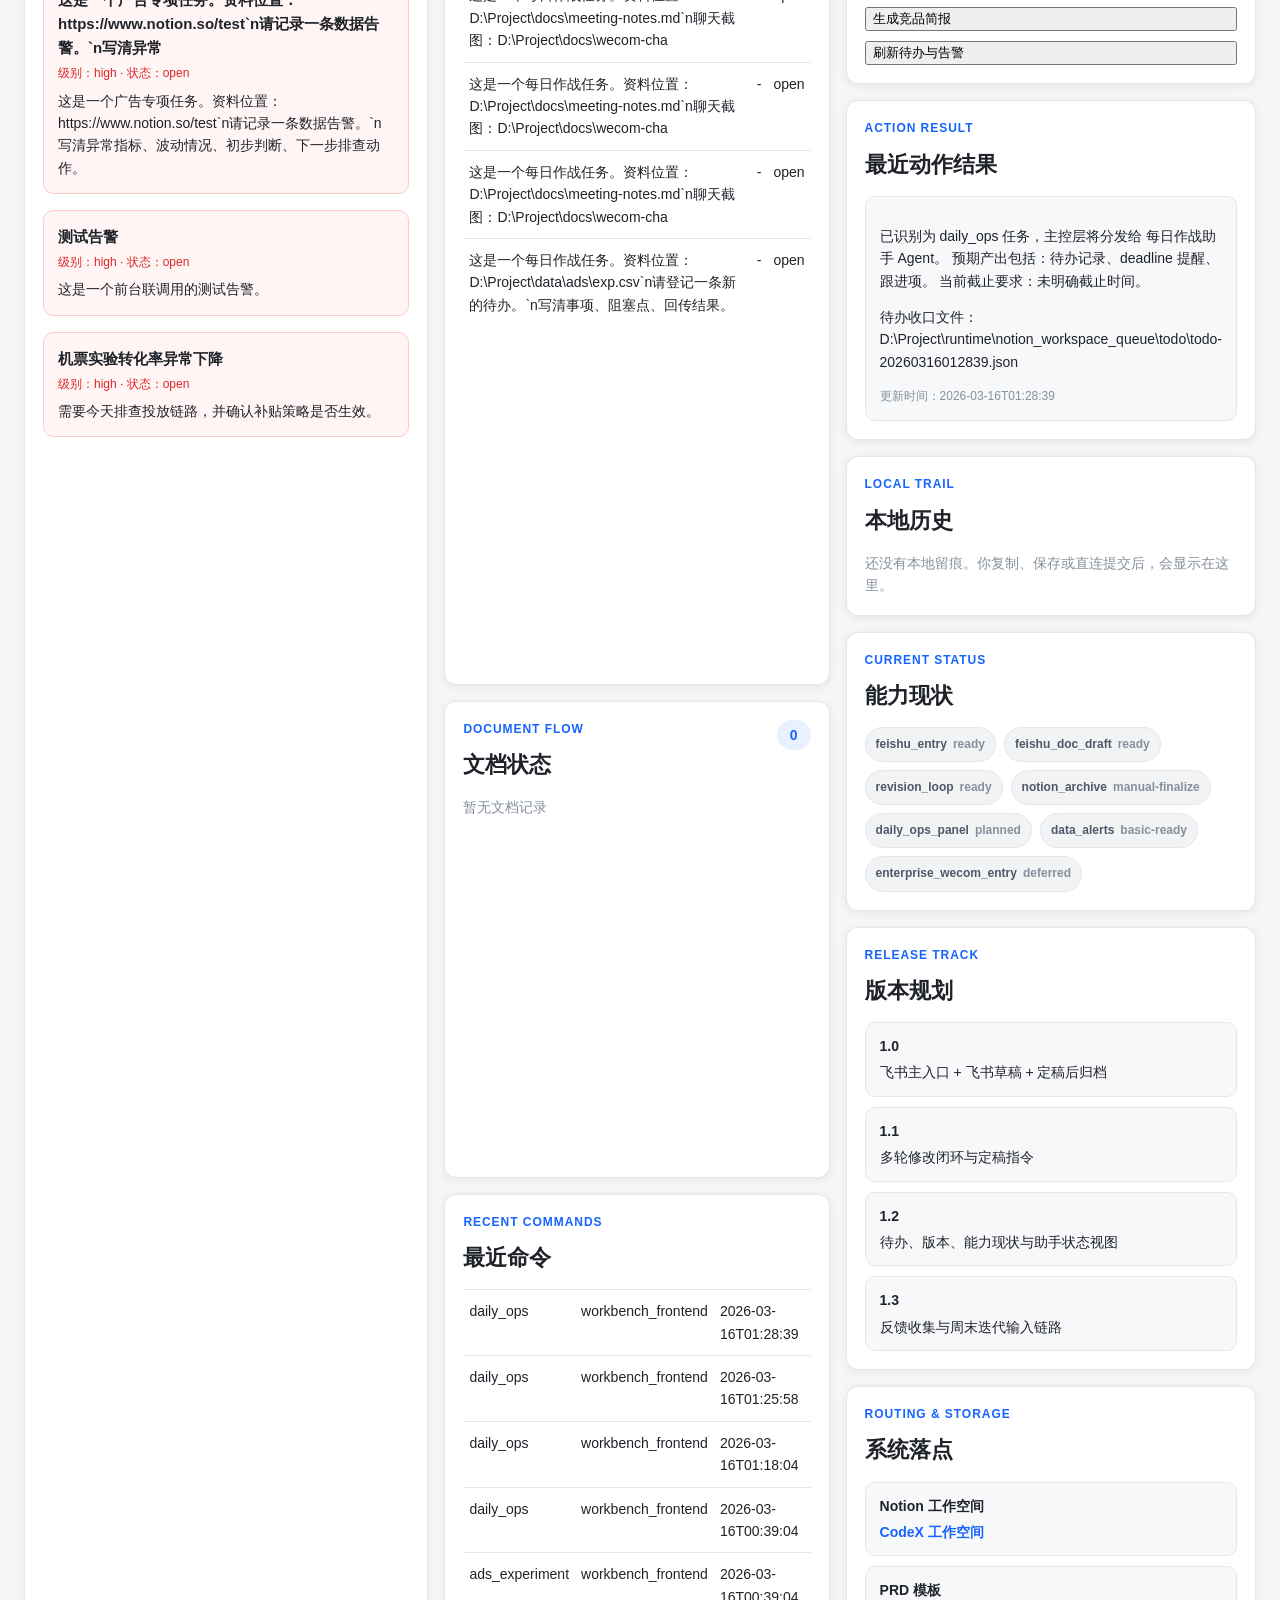
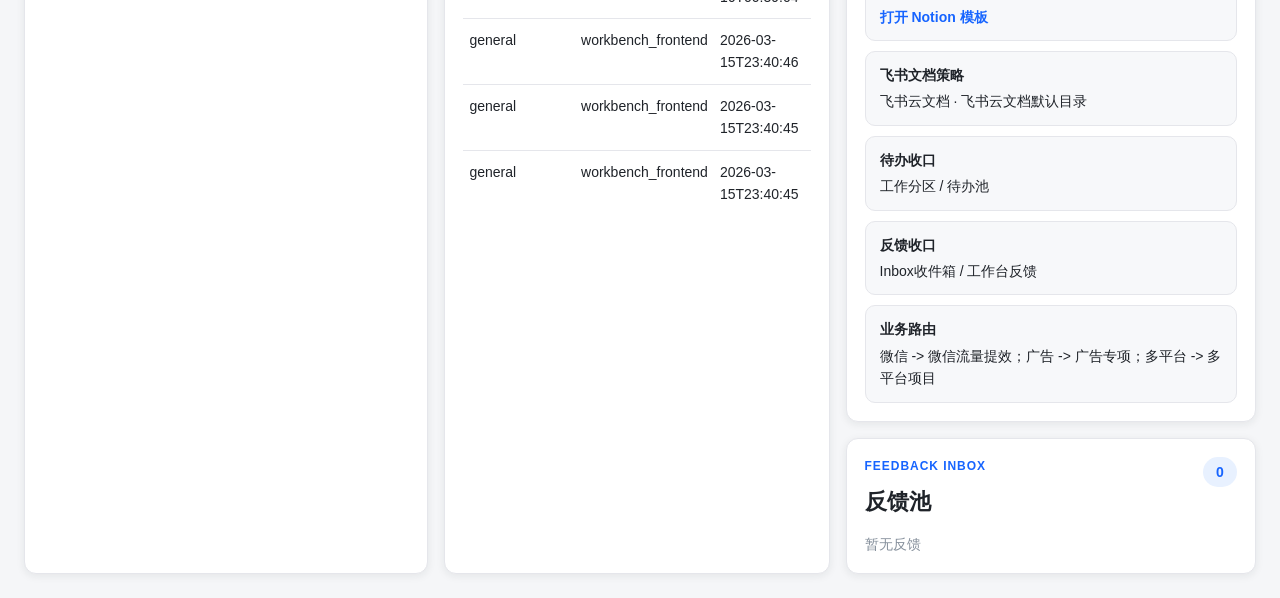
==== commit 76ea6f89: "feat: add daily ops panel and feishu-native styling" ====
--- a/09_feishu_frontend/index.html
+++ b/09_feishu_frontend/index.html
@@ -140,6 +140,20 @@
       </section>
 
       <section class="column">
+        <section class="panel" id="dailyOpsSection">
+          <div class="panel-head">
+            <div>
+              <p class="panel-kicker">Daily Ops</p>
+              <h2>每日作战</h2>
+            </div>
+          </div>
+          <div class="stack compact">
+            <button type="button" class="ghost wide" id="btnDailyBrief">生成今日作战摘要</button>
+            <button type="button" class="ghost wide" id="btnCompetitorBrief">生成竞品简报</button>
+            <button type="button" class="ghost wide" id="btnOpsChecklist">刷新待办与告警</button>
+          </div>
+        </section>
+
         <section class="panel" id="resultSection">
           <div class="panel-head">
             <div>
--- a/09_feishu_frontend/styles.css
+++ b/09_feishu_frontend/styles.css
@@ -1,17 +1,17 @@
 :root {
-  --bg: #f2f7f5;
-  --card: rgba(255, 255, 255, 0.96);
-  --line: #d8e6e2;
-  --text: #0f172a;
-  --muted: #536274;
-  --brand: #0ea5a4;
-  --brand-strong: #0f766e;
-  --brand-soft: #d9f3f1;
-  --accent: #f59e0b;
+  --bg: #f5f6f8;
+  --card: #ffffff;
+  --line: #e5e6eb;
+  --text: #1f2329;
+  --muted: #86909c;
+  --brand: #1664ff;
+  --brand-strong: #0f4dd8;
+  --brand-soft: #e8f1ff;
+  --accent: #3a7fff;
   --ok: #16a34a;
   --warn: #d97706;
   --danger: #dc2626;
-  --shadow: 0 22px 50px rgba(15, 23, 42, 0.08);
+  --shadow: 0 2px 8px rgba(31, 35, 41, 0.08);
 }
 
 * {
@@ -21,12 +21,8 @@
 body {
   margin: 0;
   color: var(--text);
-  font: 14px/1.65 "HarmonyOS Sans", "PingFang SC", "Source Han Sans SC", "Noto Sans SC", sans-serif;
-  background:
-    radial-gradient(circle at 20% 10%, rgba(14, 165, 164, 0.18), transparent 36%),
-    radial-gradient(circle at 90% 0%, rgba(245, 158, 11, 0.12), transparent 32%),
-    repeating-linear-gradient(135deg, rgba(15, 23, 42, 0.02) 0, rgba(15, 23, 42, 0.02) 1px, transparent 1px, transparent 10px),
-    linear-gradient(180deg, #fbfdfc 0%, var(--bg) 100%);
+  font: 14px/1.6 "PingFang SC", "Microsoft YaHei", "Noto Sans SC", sans-serif;
+  background: var(--bg);
 }
 
 .app-shell {
@@ -40,9 +36,8 @@
 .metric {
   background: var(--card);
   border: 1px solid var(--line);
-  border-radius: 24px;
+  border-radius: 12px;
   box-shadow: var(--shadow);
-  animation: rise 420ms ease-out both;
 }
 
 .hero {
@@ -51,8 +46,6 @@
   justify-content: space-between;
   gap: 24px;
   align-items: flex-start;
-  position: relative;
-  overflow: hidden;
 }
 
 .eyebrow,
@@ -62,7 +55,7 @@
   font-weight: 700;
   text-transform: uppercase;
   letter-spacing: 0.08em;
-  color: var(--brand-strong);
+  color: var(--brand);
 }
 
 .panel-kicker.danger {
@@ -78,7 +71,6 @@
   font-size: clamp(30px, 5vw, 52px);
   line-height: 1.02;
   letter-spacing: -0.04em;
-  font-family: "ZCOOL XiaoWei", "Noto Serif SC", "STSong", serif;
 }
 
 h2 {
@@ -99,7 +91,7 @@
   padding: 10px 14px;
   border-radius: 999px;
   background: var(--brand-soft);
-  color: var(--brand-strong);
+  color: var(--brand);
   font-weight: 600;
   text-align: center;
 }
@@ -124,8 +116,8 @@
 }
 
 .pill.neutral {
-  background: #f1f5f9;
-  color: #475569;
+  background: #f2f3f5;
+  color: #4e5969;
 }
 
 .quick-actions {
@@ -136,18 +128,17 @@
 
 .quick-actions button {
   border: 0;
-  border-radius: 14px;
+  border-radius: 8px;
   padding: 12px 14px;
-  background: linear-gradient(135deg, var(--brand), var(--brand-strong));
+  background: var(--brand);
   color: #fff;
   font-weight: 700;
   cursor: pointer;
-  transition: transform 0.15s ease, box-shadow 0.15s ease;
+  transition: background 0.15s ease;
 }
 
 .quick-actions button:hover {
-  transform: translateY(-1px);
-  box-shadow: 0 10px 18px rgba(15, 118, 110, 0.18);
+  background: var(--brand-strong);
 }
 
 .quick-actions button.ghost,
@@ -210,9 +201,9 @@
 
 .composer-actions button {
   border: 0;
-  border-radius: 12px;
+  border-radius: 8px;
   padding: 10px 14px;
-  background: linear-gradient(135deg, var(--brand), var(--brand-strong));
+  background: var(--brand);
   color: #fff;
   font-weight: 700;
   cursor: pointer;
@@ -279,7 +270,7 @@
   padding: 4px 10px;
   border-radius: 999px;
   background: var(--brand-soft);
-  color: var(--brand-strong);
+  color: var(--brand);
   text-align: center;
   font-weight: 700;
 }
@@ -290,8 +281,8 @@
 }
 
 .badge.info {
-  background: #e0f2f1;
-  color: #0f766e;
+  background: #e8f1ff;
+  color: #1664ff;
 }
 
 .badge.warn {
@@ -306,9 +297,9 @@
 
 .alert-card {
   padding: 14px;
-  border-radius: 18px;
+  border-radius: 10px;
   border: 1px solid #fecaca;
-  background: #fff4f2;
+  background: #fff5f5;
 }
 
 .alert-card strong {
@@ -325,8 +316,8 @@
 
 .release-card {
   padding: 12px 14px;
-  border-radius: 16px;
-  background: #f6fbfa;
+  border-radius: 10px;
+  background: #f7f8fa;
   border: 1px solid var(--line);
 }
 
@@ -336,9 +327,9 @@
 }
 
 .result-box {
-  border-radius: 16px;
+  border-radius: 10px;
   padding: 14px;
-  background: #f6fbfa;
+  background: #f7f8fa;
   border: 1px solid var(--line);
 }
 
@@ -362,13 +353,13 @@
 
 .history-card {
   padding: 12px 14px;
-  border-radius: 16px;
-  background: #f6fbfa;
+  border-radius: 10px;
+  background: #f7f8fa;
   border: 1px solid var(--line);
 }
 
 .doc-card {
-  background: linear-gradient(180deg, #fbfdfc 0%, #f3faf8 100%);
+  background: #ffffff;
 }
 
 .history-head,
@@ -414,9 +405,9 @@
   align-items: center;
   padding: 7px 10px;
   border-radius: 999px;
-  background: #e6f6f4;
-  border: 1px solid #bce7e0;
-  color: var(--brand-strong);
+  background: #f2f3f5;
+  border: 1px solid var(--line);
+  color: #4e5969;
   font-size: 12px;
   font-weight: 600;
 }
@@ -446,7 +437,7 @@
 }
 
 .link {
-  color: var(--brand-strong);
+  color: var(--brand);
   word-break: break-all;
   text-decoration: none;
   font-weight: 600;
@@ -470,7 +461,7 @@
 .modal-card {
   width: min(680px, 100%);
   padding: 20px;
-  border-radius: 24px;
+  border-radius: 12px;
   background: #fff;
   border: 1px solid var(--line);
   box-shadow: 0 24px 60px rgba(15, 23, 42, 0.18);
@@ -501,9 +492,9 @@
   min-height: 180px;
   resize: vertical;
   padding: 14px;
-  border-radius: 16px;
-  border: 1px solid var(--line);
-  background: #f8fbff;
+  border-radius: 10px;
+  border: 1px solid var(--line);
+  background: #f7f8fa;
   color: var(--text);
   font: 14px/1.7 "Segoe UI", "PingFang SC", "Microsoft YaHei", sans-serif;
 }
@@ -517,9 +508,9 @@
 
 .modal-actions button {
   border: 0;
-  border-radius: 12px;
+  border-radius: 8px;
   padding: 10px 14px;
-  background: linear-gradient(135deg, var(--brand), var(--brand-strong));
+  background: var(--brand);
   color: #fff;
   font-weight: 700;
   cursor: pointer;
@@ -547,23 +538,9 @@
   display: none;
 }
 
-@keyframes rise {
-  from {
-    opacity: 0;
-    transform: translateY(6px);
-  }
-  to {
-    opacity: 1;
-    transform: translateY(0);
-  }
-}
-
-@media (prefers-reduced-motion: reduce) {
-  .hero,
-  .panel,
-  .metric {
-    animation: none;
-  }
+.wide {
+  width: 100%;
+  text-align: left;
 }
 
 @media (max-width: 1180px) {
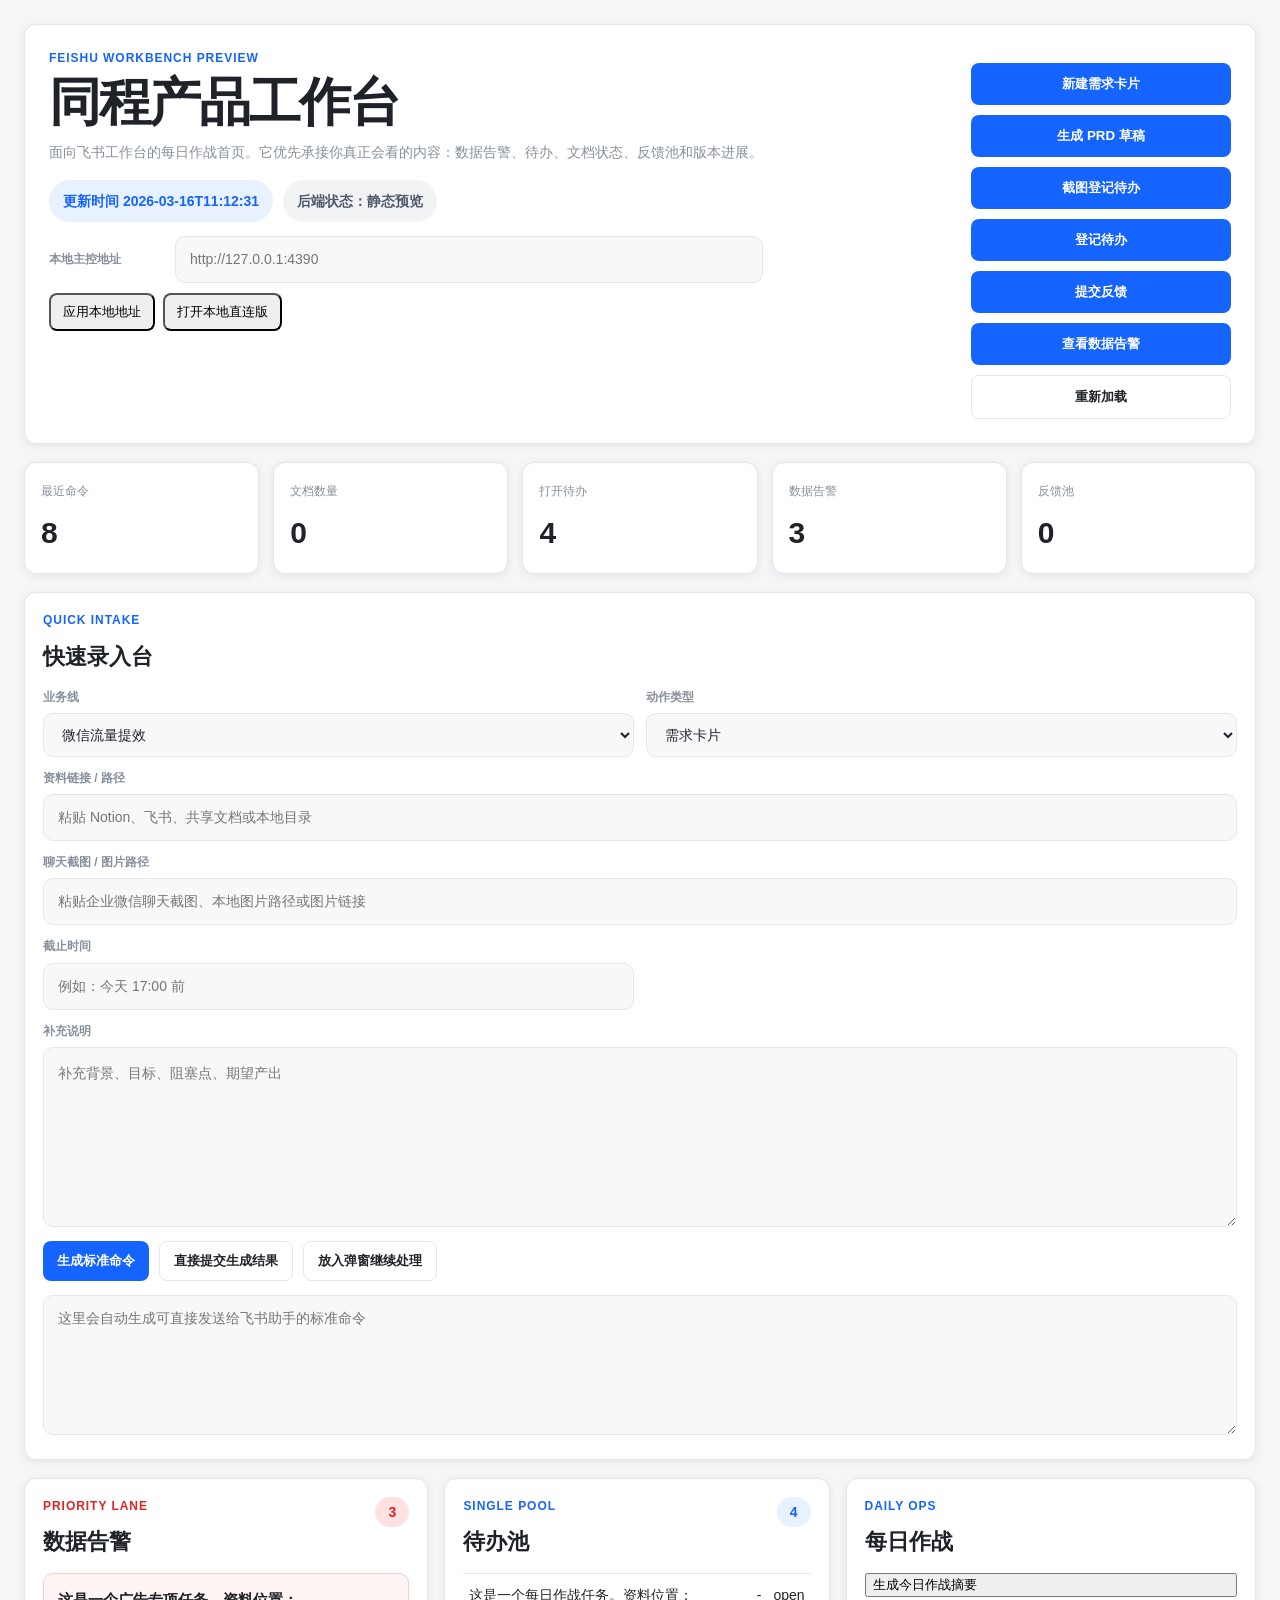
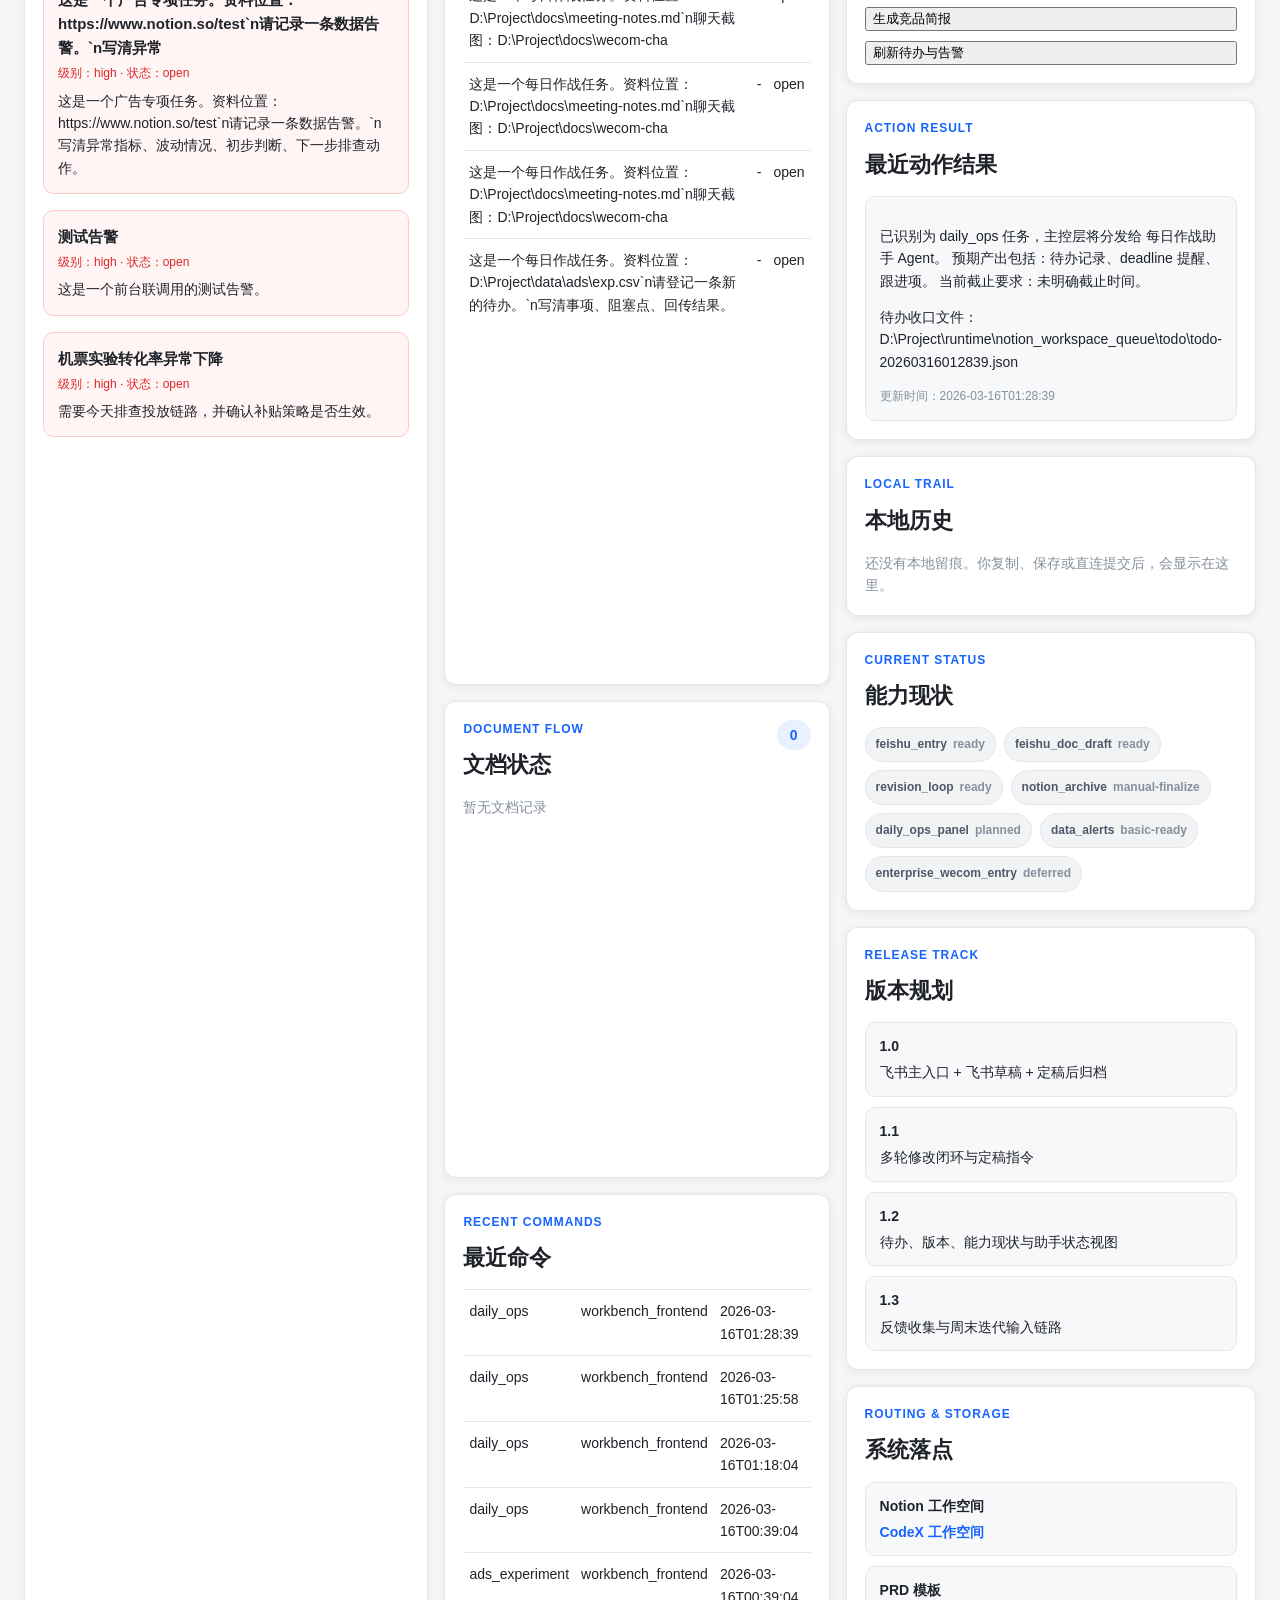
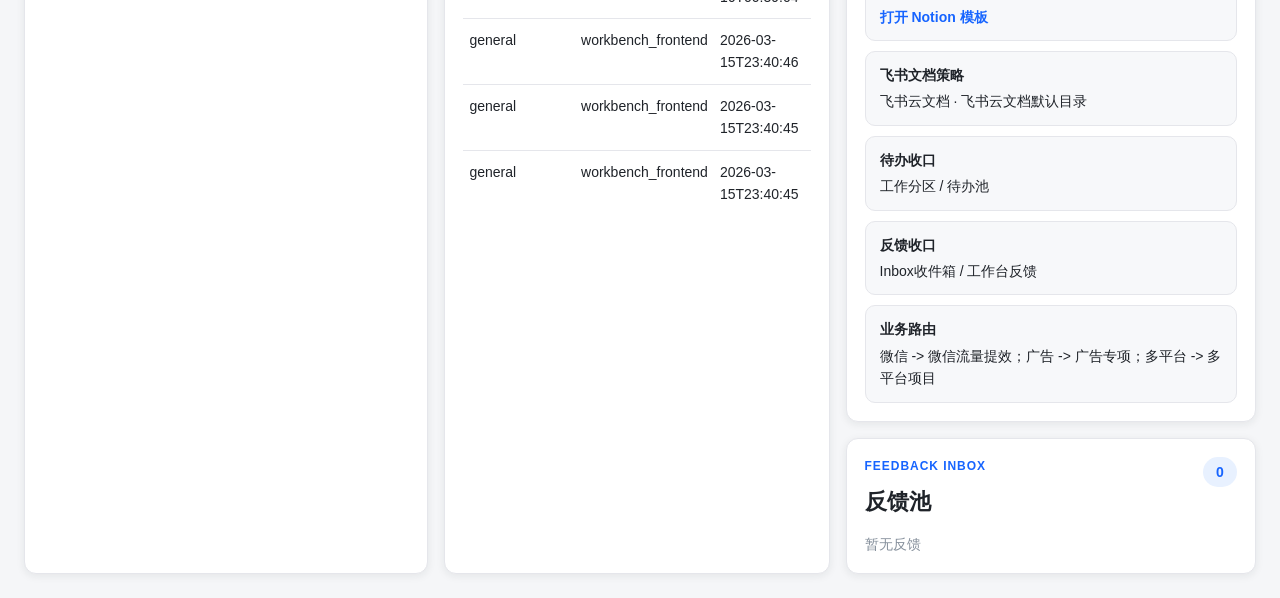
==== commit 796c95d4: "feat: add local api targeting and daily ops controls" ====
--- a/09_feishu_frontend/index.html
+++ b/09_feishu_frontend/index.html
@@ -22,6 +22,16 @@
           <div class="hero-pill" id="updatedAt">更新时间 -</div>
           <div class="pill neutral" id="apiStatus">后端状态：检测中</div>
         </div>
+        <div class="api-tools">
+          <label class="field inline">
+            <span>本地主控地址</span>
+            <input id="apiBaseInput" type="text" placeholder="http://127.0.0.1:4390">
+          </label>
+          <div class="api-actions">
+            <button type="button" class="ghost" id="btnApplyApiBase">应用本地地址</button>
+            <button type="button" class="ghost" id="btnOpenLocal">打开本地直连版</button>
+          </div>
+        </div>
       </div>
       <div class="hero-side">
         <div class="quick-actions">
--- a/09_feishu_frontend/styles.css
+++ b/09_feishu_frontend/styles.css
@@ -103,6 +103,28 @@
   margin-top: 16px;
 }
 
+.api-tools {
+  margin-top: 14px;
+  display: grid;
+  gap: 10px;
+}
+
+.api-tools .field.inline {
+  grid-template-columns: 120px 1fr;
+  align-items: center;
+}
+
+.api-actions {
+  display: flex;
+  gap: 8px;
+  flex-wrap: wrap;
+}
+
+.api-actions .ghost {
+  padding: 8px 12px;
+  border-radius: 8px;
+}
+
 .pill {
   padding: 10px 14px;
   border-radius: 999px;
@@ -182,11 +204,11 @@
 .composer-output {
   width: 100%;
   padding: 12px 14px;
-  border-radius: 14px;
-  border: 1px solid var(--line);
-  background: #f8fbff;
+  border-radius: 10px;
+  border: 1px solid var(--line);
+  background: #f7f8fa;
   color: var(--text);
-  font: 14px/1.5 "Segoe UI", "PingFang SC", "Microsoft YaHei", sans-serif;
+  font: 14px/1.5 "PingFang SC", "Microsoft YaHei", "Noto Sans SC", sans-serif;
 }
 
 .field-wide {
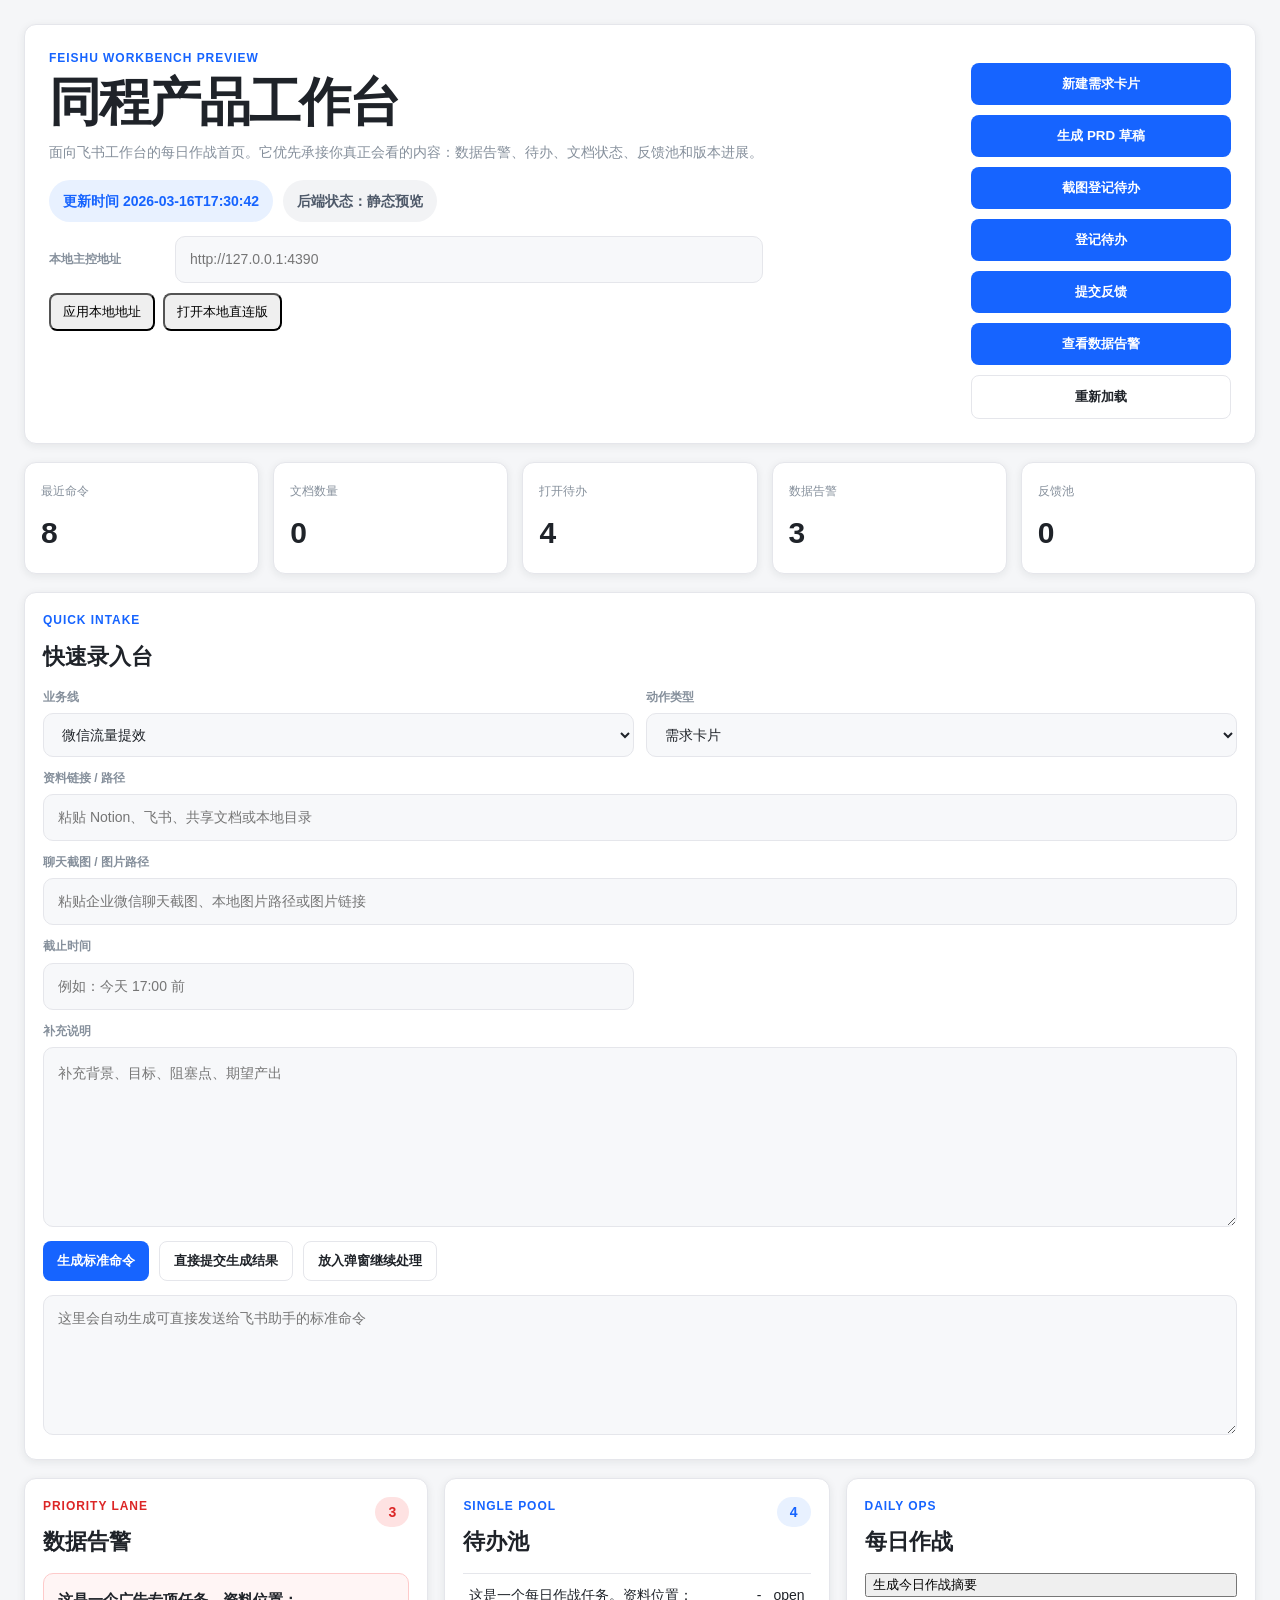
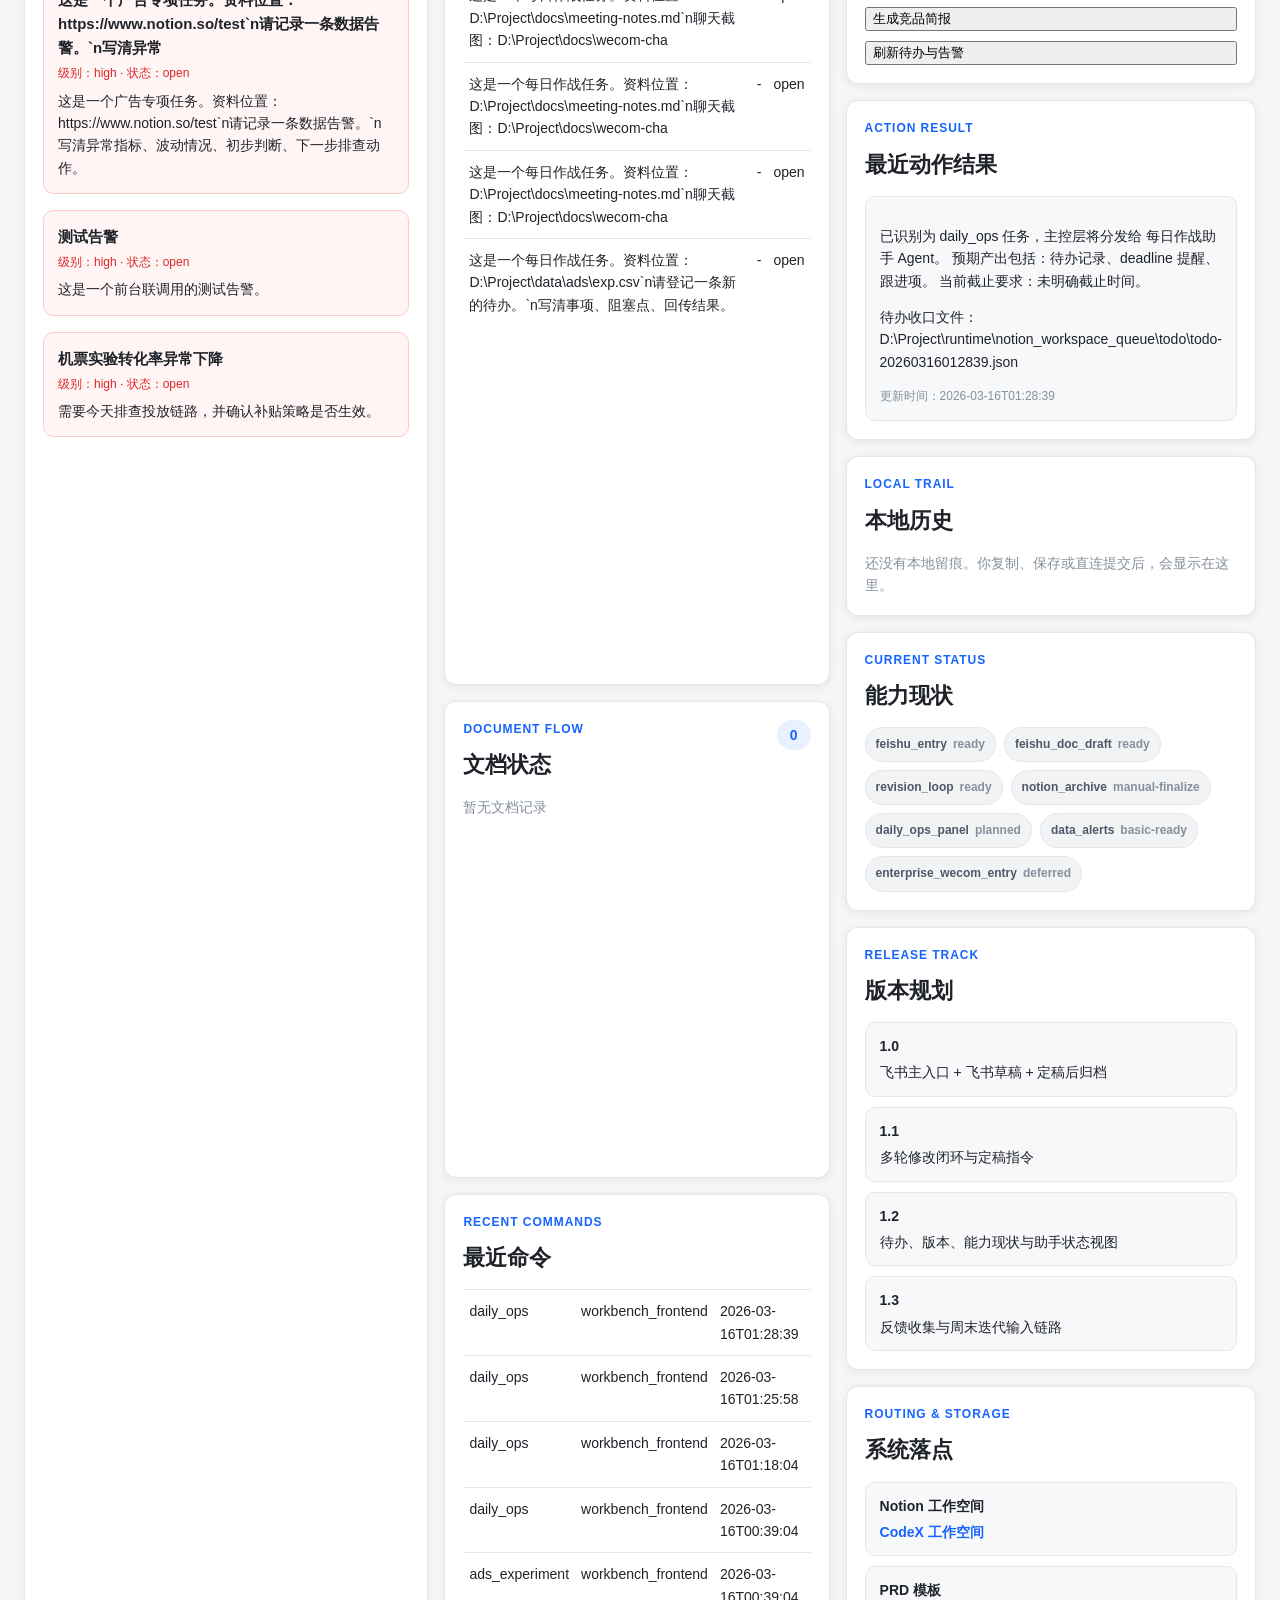
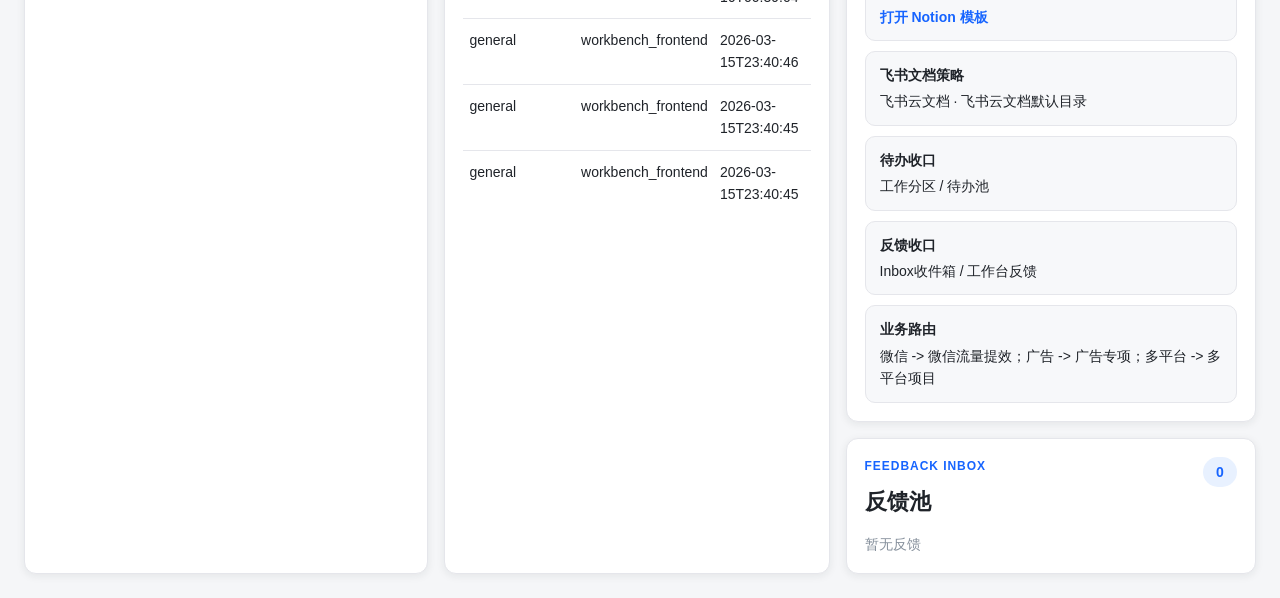
==== commit c583b8b7: "feat: add api connection guidance in workbench" ====
--- a/09_feishu_frontend/index.html
+++ b/09_feishu_frontend/index.html
@@ -27,6 +27,7 @@
             <span>本地主控地址</span>
             <input id="apiBaseInput" type="text" placeholder="http://127.0.0.1:4390">
           </label>
+          <p class="api-hint hidden" id="apiStatusHint"></p>
           <div class="api-actions">
             <button type="button" class="ghost" id="btnApplyApiBase">应用本地地址</button>
             <button type="button" class="ghost" id="btnOpenLocal">打开本地直连版</button>
--- a/09_feishu_frontend/styles.css
+++ b/09_feishu_frontend/styles.css
@@ -114,6 +114,12 @@
   align-items: center;
 }
 
+.api-hint {
+  margin: 0;
+  font-size: 12px;
+  color: var(--warn);
+}
+
 .api-actions {
   display: flex;
   gap: 8px;
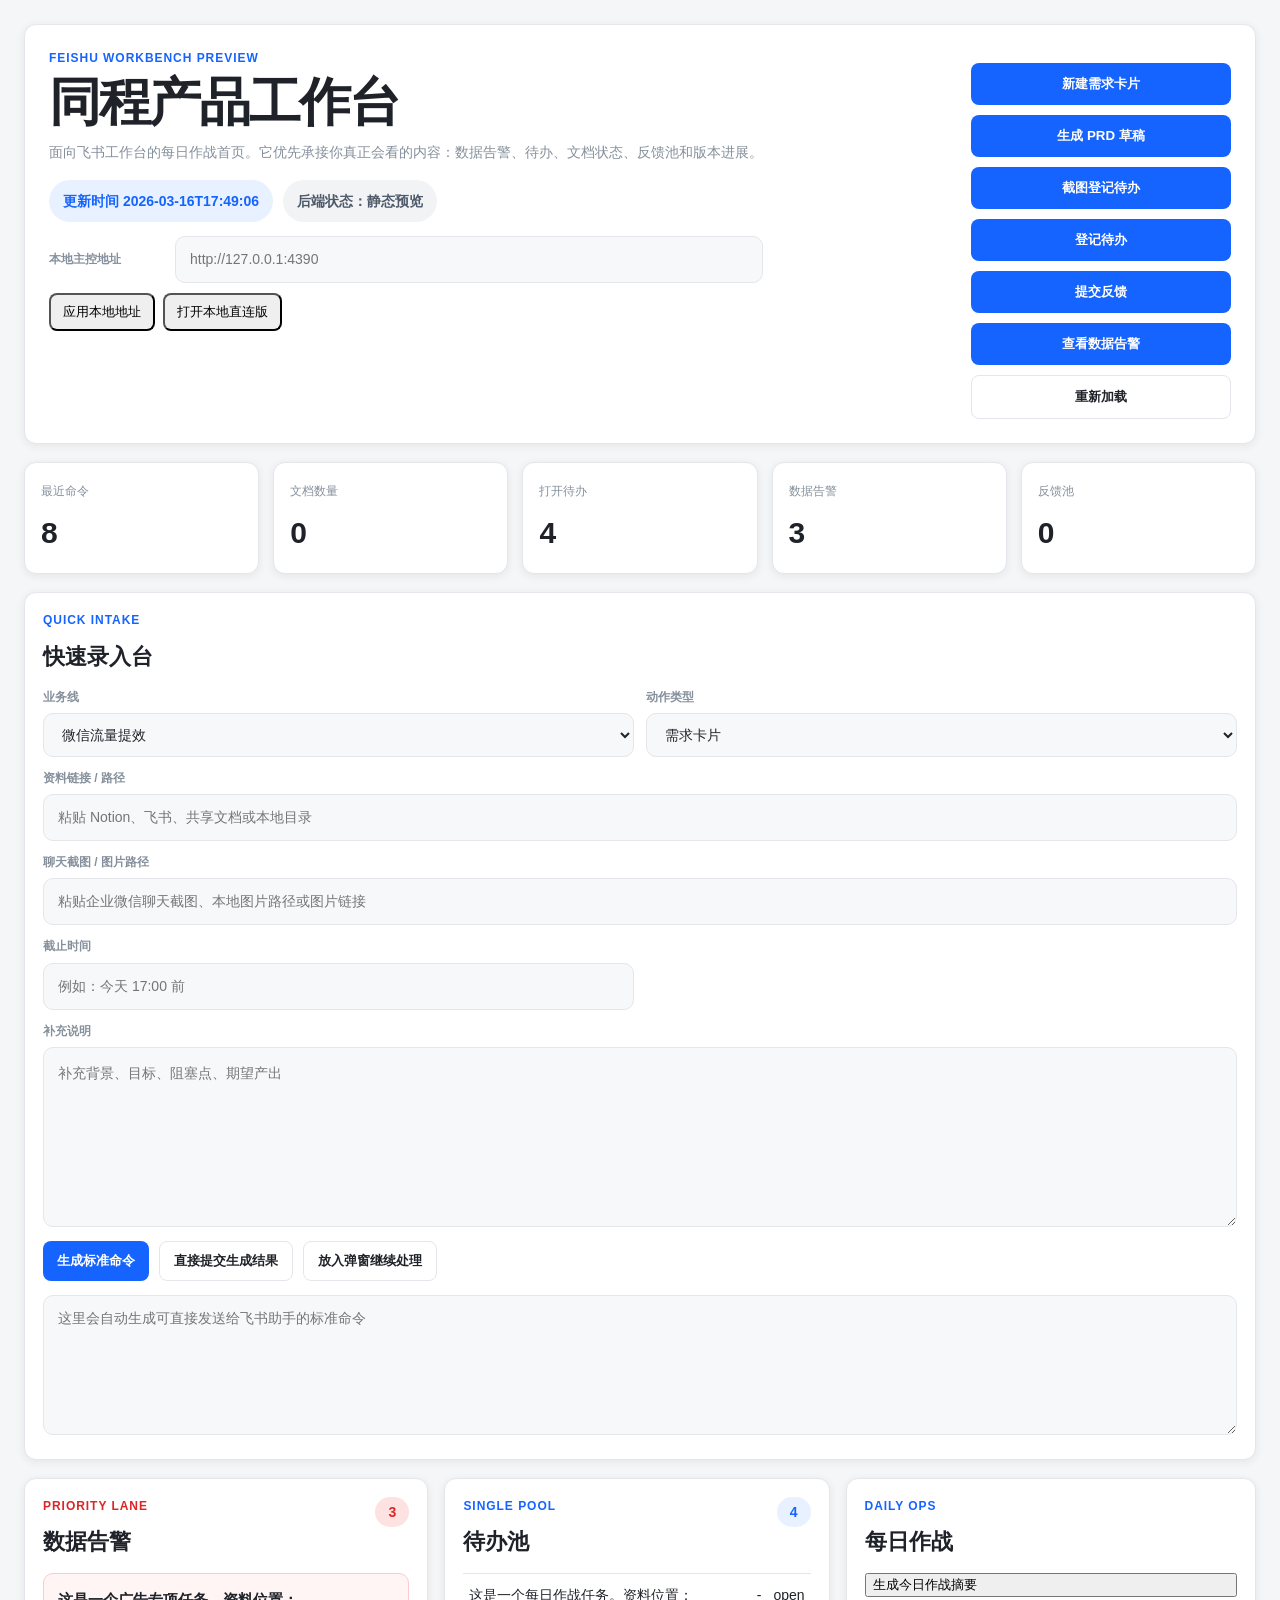
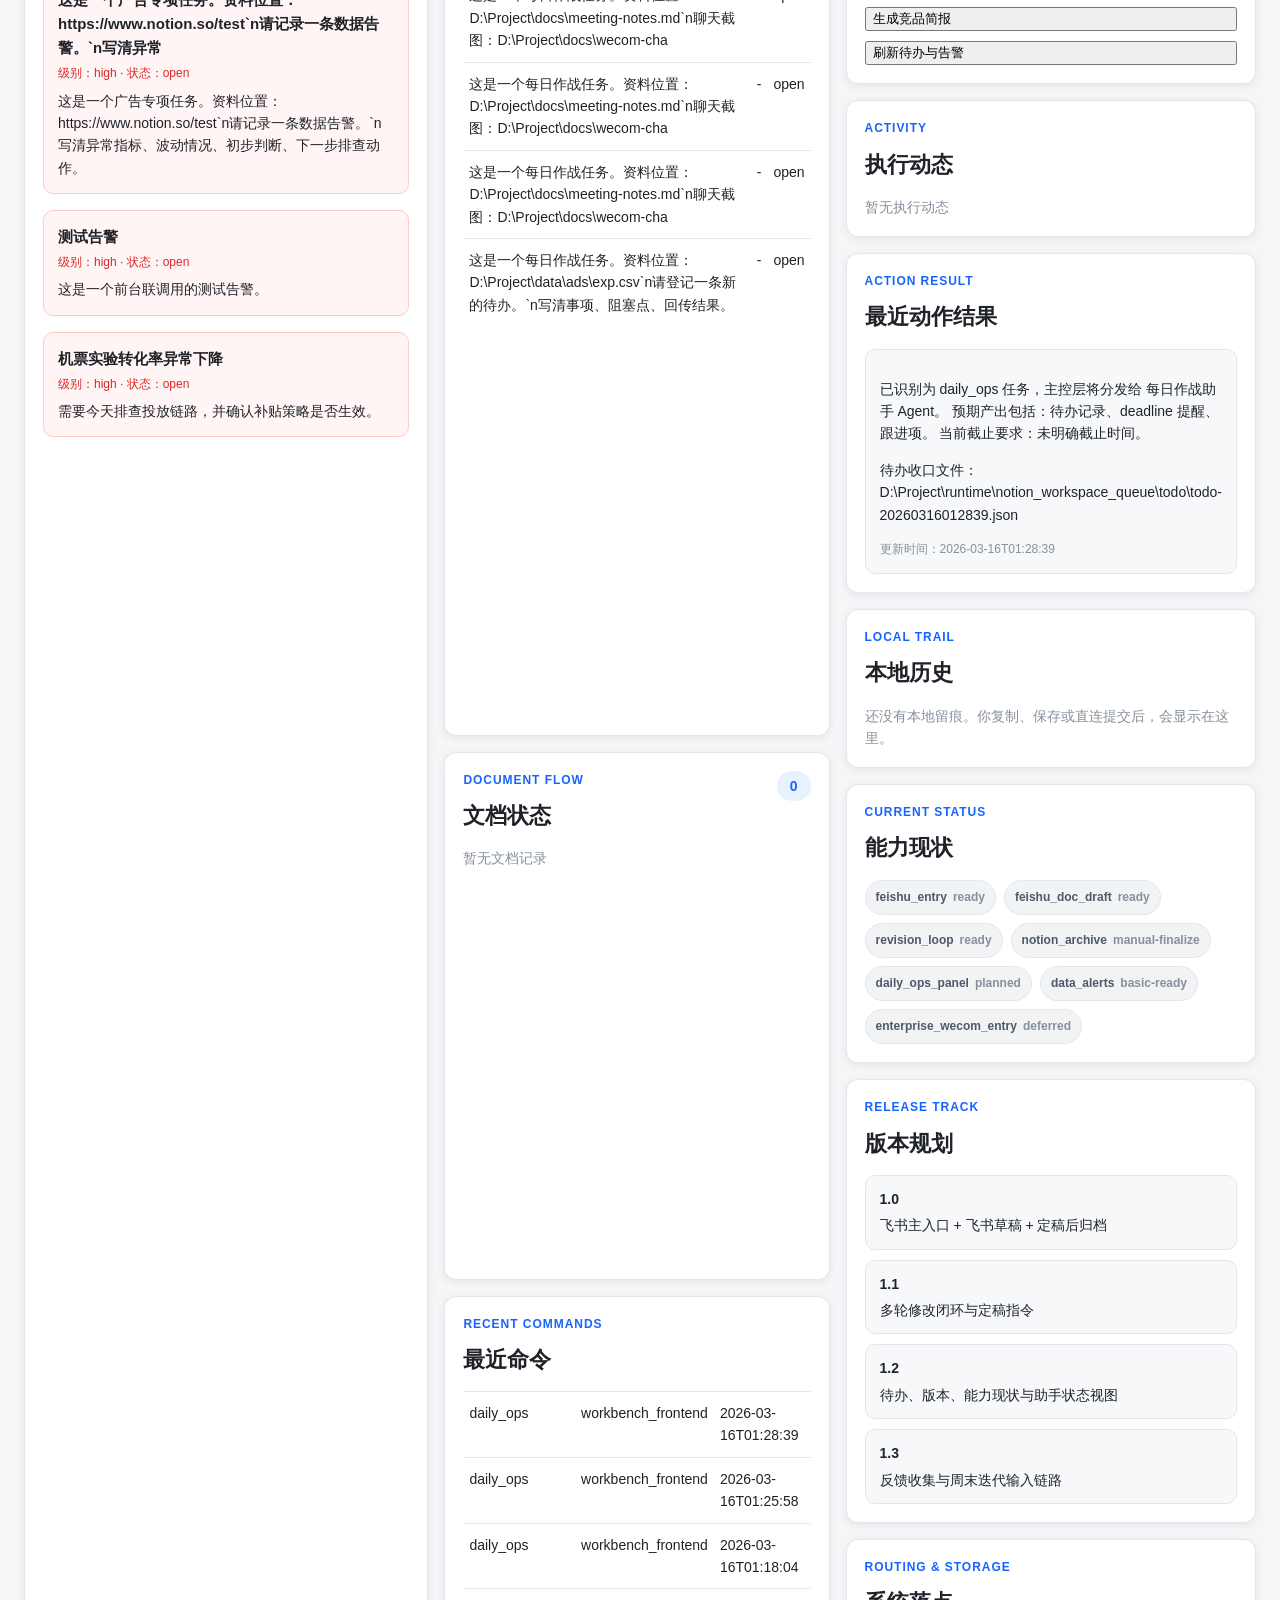
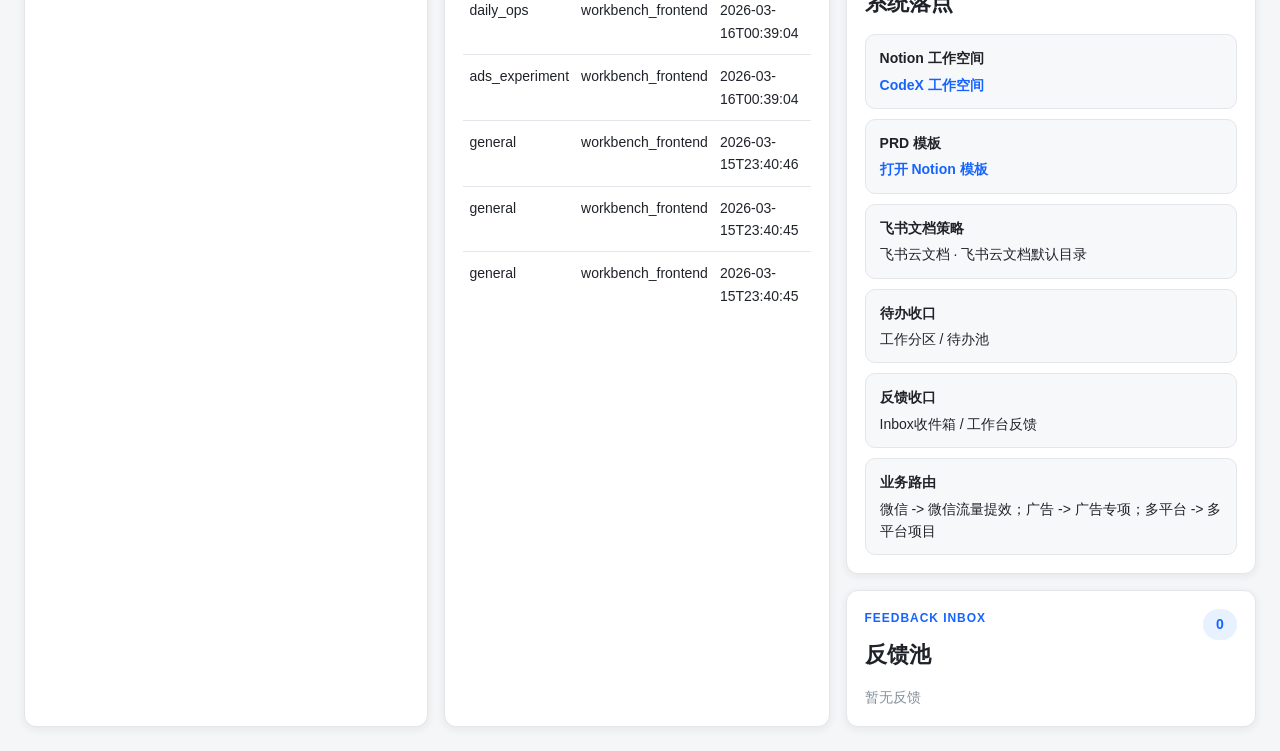
==== commit 58e7a43f: "feat: add execution activity stream" ====
--- a/09_feishu_frontend/index.html
+++ b/09_feishu_frontend/index.html
@@ -165,6 +165,16 @@
           </div>
         </section>
 
+        <section class="panel" id="activitySection">
+          <div class="panel-head">
+            <div>
+              <p class="panel-kicker">Activity</p>
+              <h2>执行动态</h2>
+            </div>
+          </div>
+          <div id="activityList" class="stack compact"></div>
+        </section>
+
         <section class="panel" id="resultSection">
           <div class="panel-head">
             <div>
--- a/09_feishu_frontend/styles.css
+++ b/09_feishu_frontend/styles.css
@@ -323,6 +323,11 @@
   color: #15803d;
 }
 
+.badge.error {
+  background: #fee2e2;
+  color: #b91c1c;
+}
+
 .alert-card {
   padding: 14px;
   border-radius: 10px;
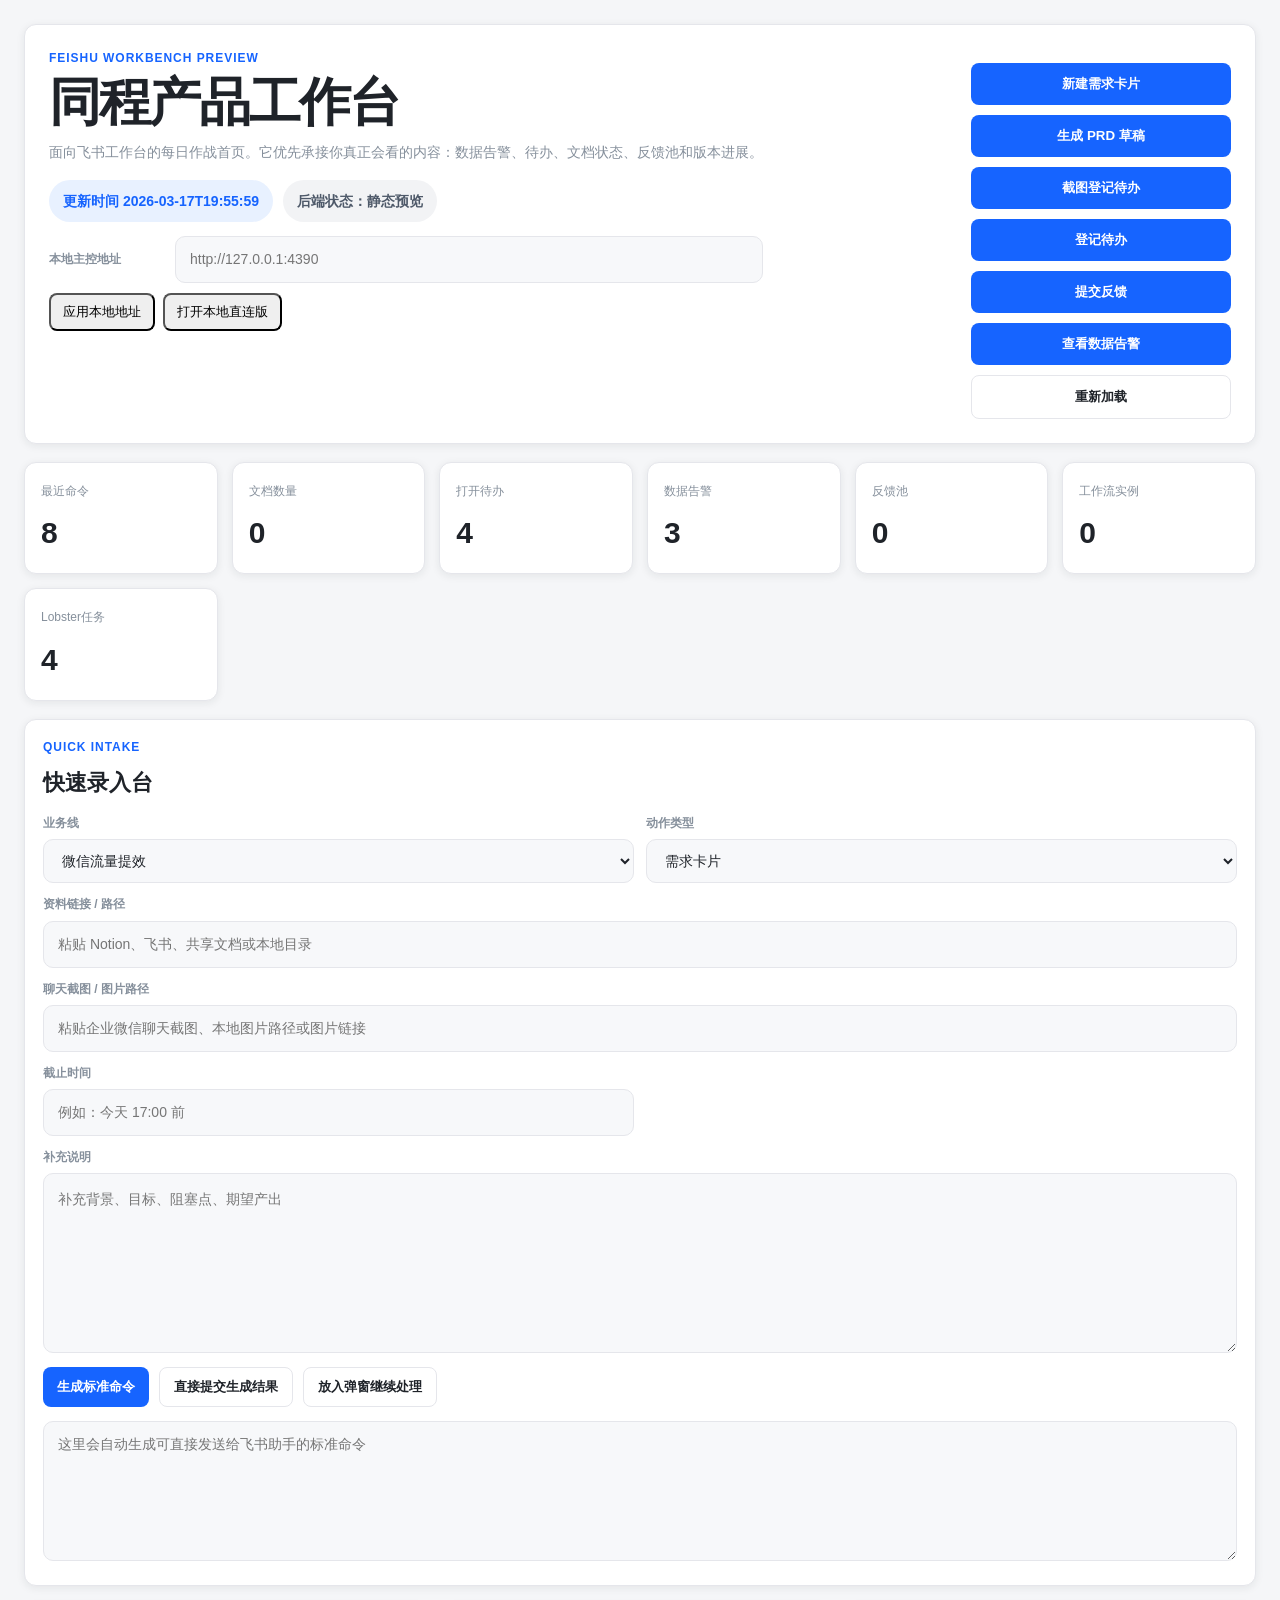
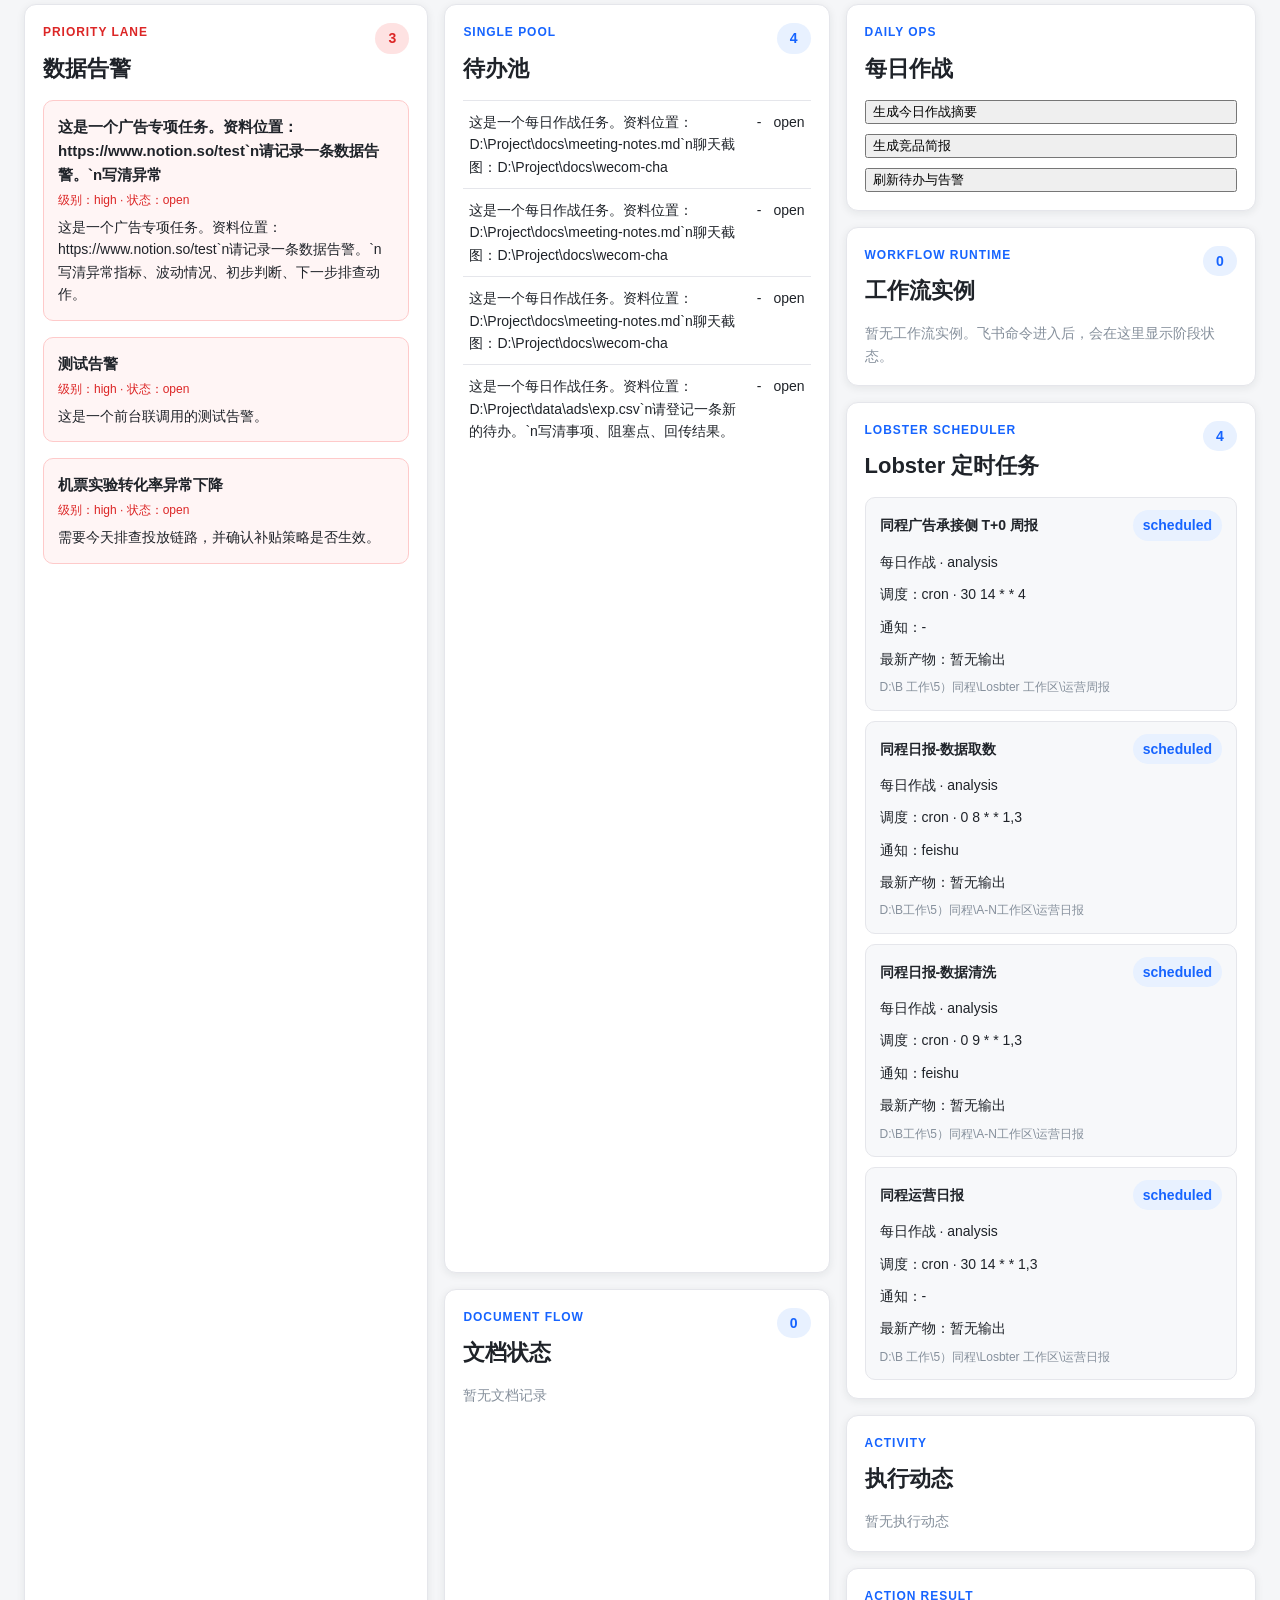
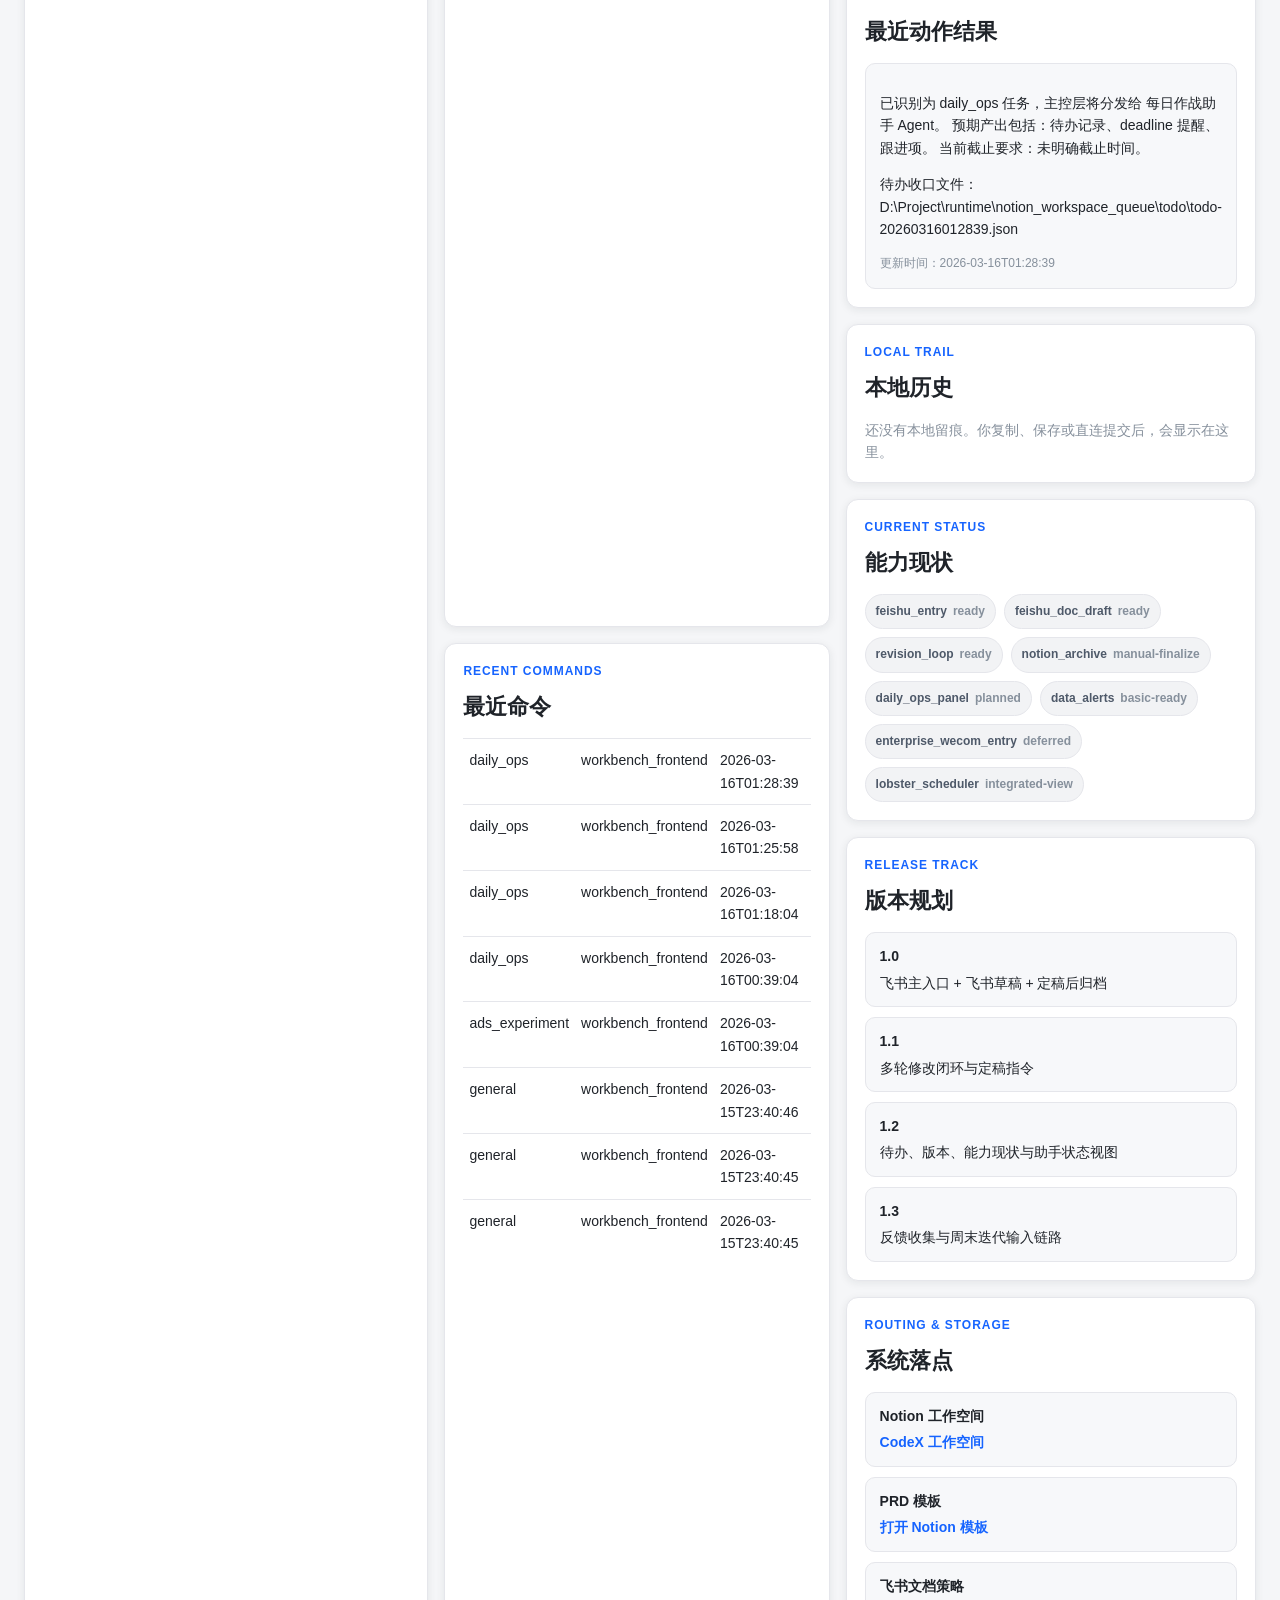
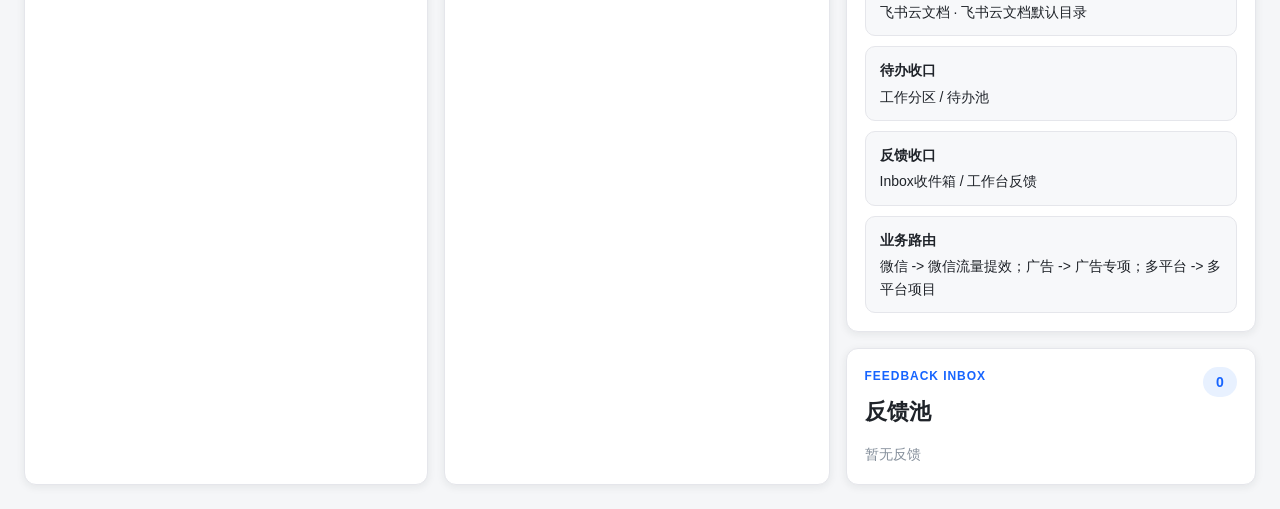
==== commit 264f46f3: "feat: integrate lobster scheduler into workbench" ====
--- a/09_feishu_frontend/index.html
+++ b/09_feishu_frontend/index.html
@@ -165,6 +165,28 @@
           </div>
         </section>
 
+        <section class="panel" id="workflowSection">
+          <div class="panel-head">
+            <div>
+              <p class="panel-kicker">Workflow Runtime</p>
+              <h2>工作流实例</h2>
+            </div>
+            <span class="badge" id="workflowCount">0</span>
+          </div>
+          <div id="workflowList" class="stack compact"></div>
+        </section>
+
+        <section class="panel" id="lobsterSection">
+          <div class="panel-head">
+            <div>
+              <p class="panel-kicker">Lobster Scheduler</p>
+              <h2>Lobster 定时任务</h2>
+            </div>
+            <span class="badge" id="lobsterCount">0</span>
+          </div>
+          <div id="lobsterList" class="stack compact"></div>
+        </section>
+
         <section class="panel" id="activitySection">
           <div class="panel-head">
             <div>
